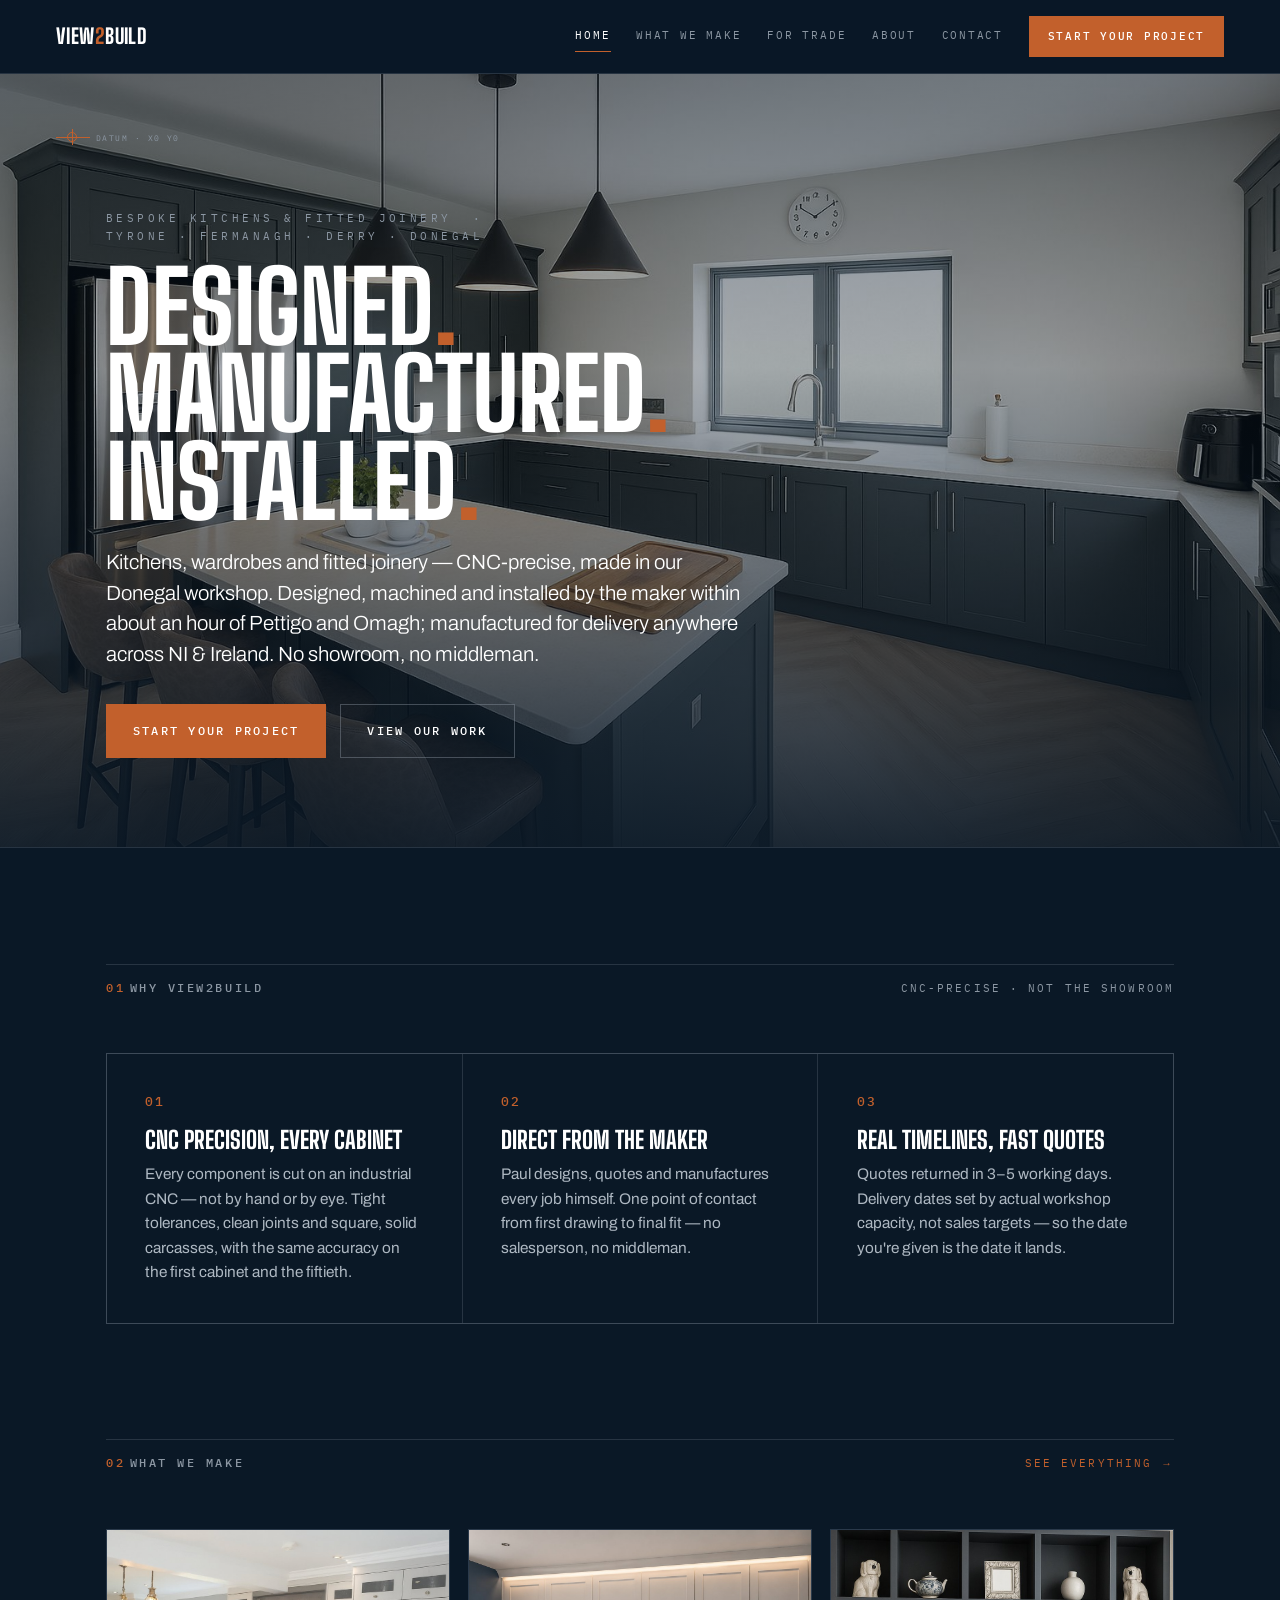
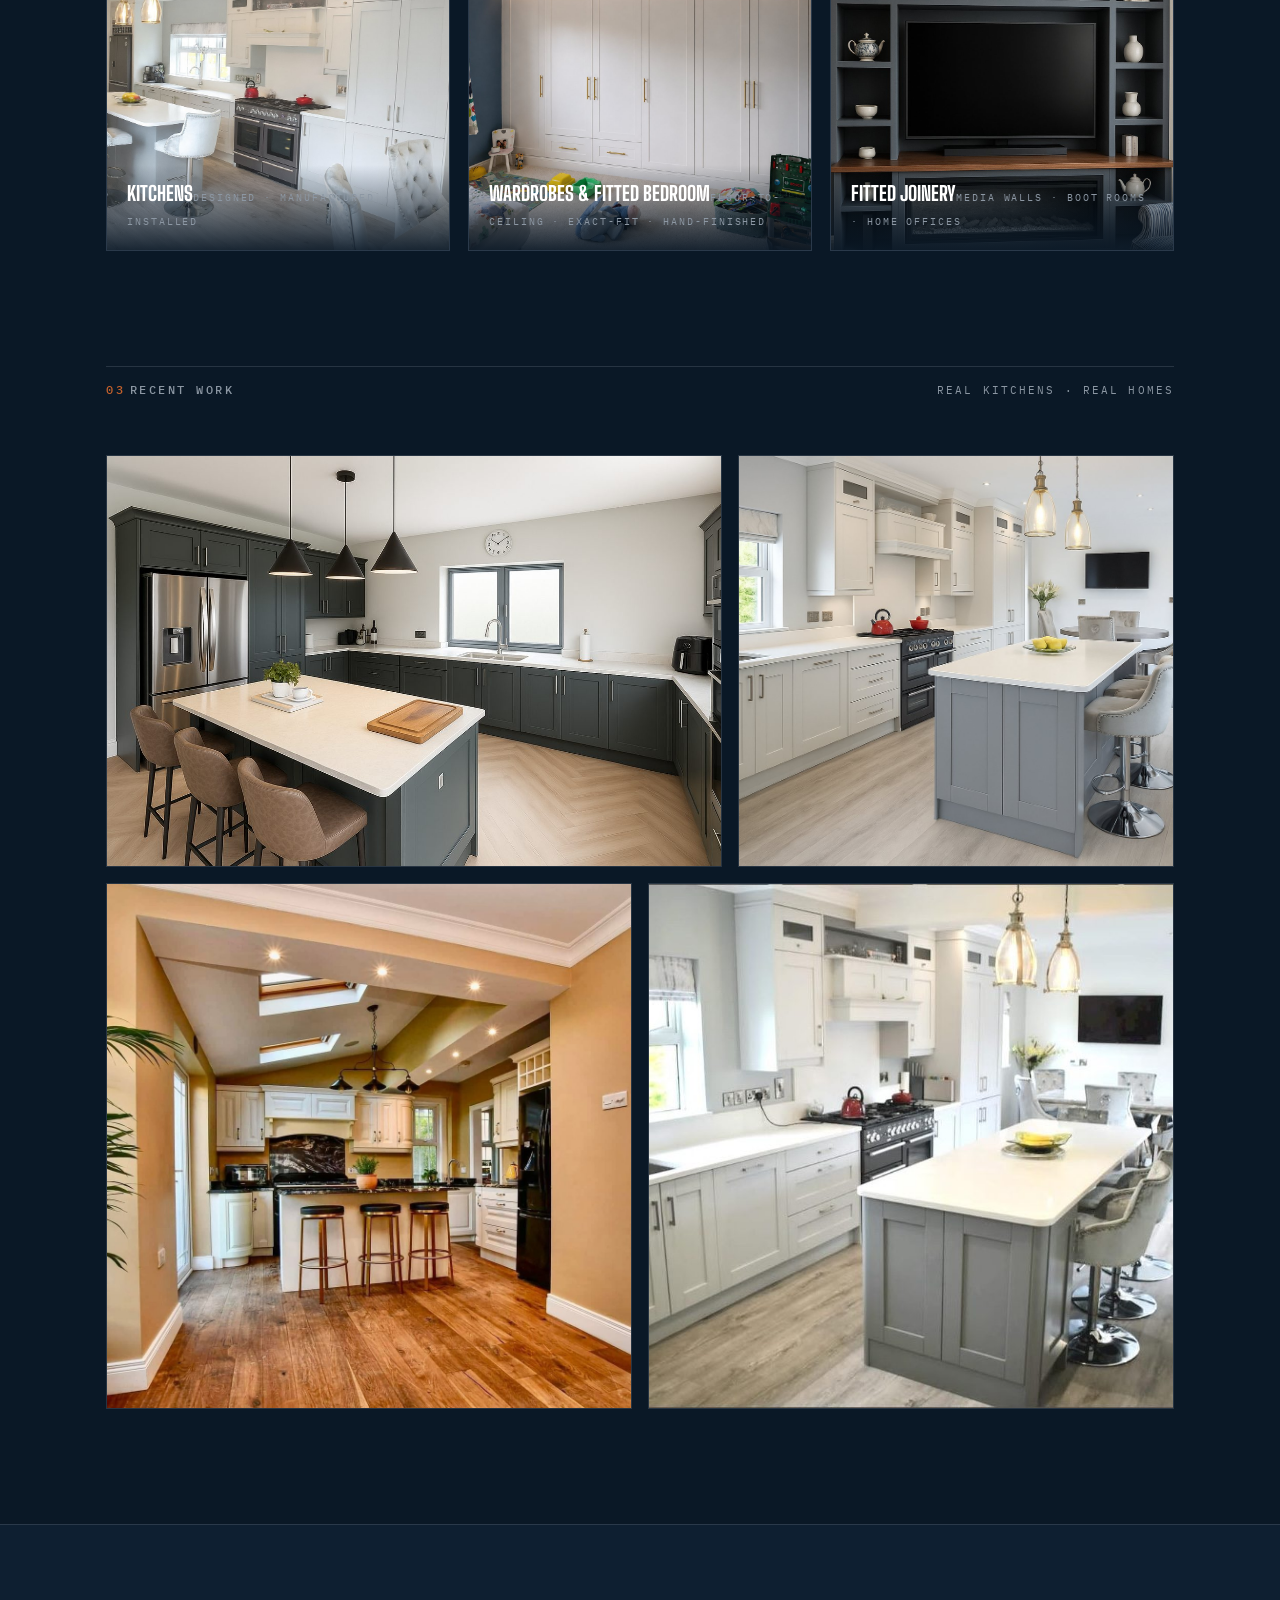
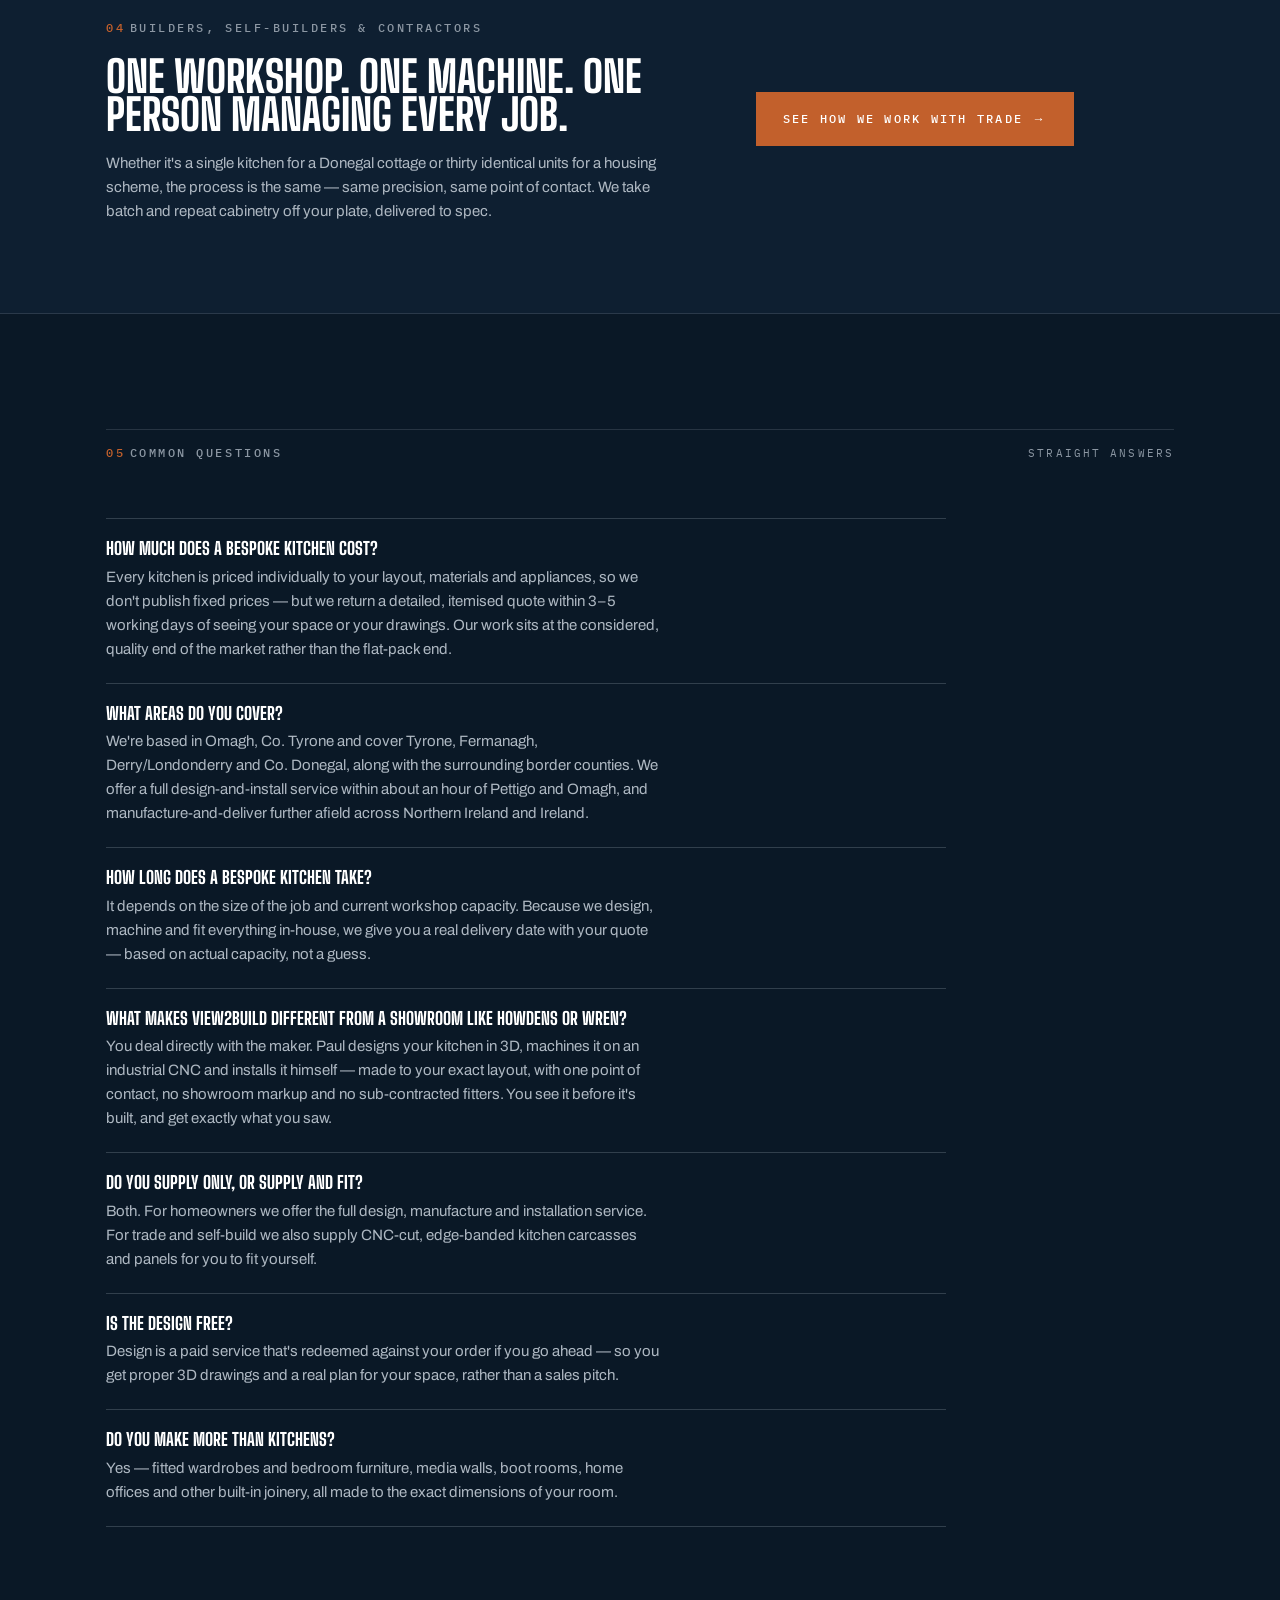
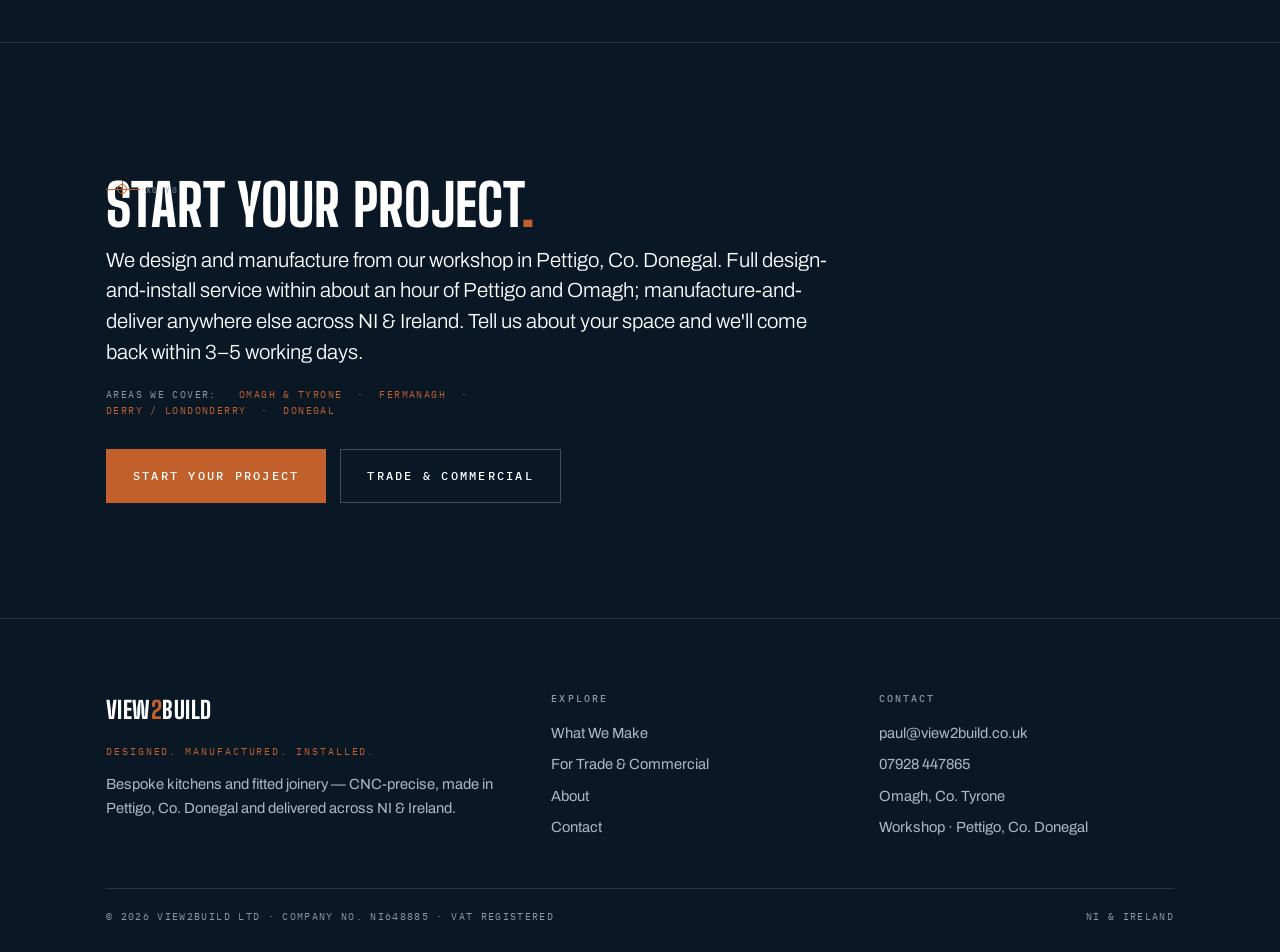
==== index.html @ ca8bb7e5 "Add files via upload" ====
<!doctype html>
<html lang="en">
<head>
<meta charset="utf-8">
<meta name="viewport" content="width=device-width, initial-scale=1">
<title>View2Build — Bespoke Kitchens & Fitted Joinery | NI &amp; Ireland</title>
<meta name="description" content="Bespoke kitchens, wardrobes and fitted joinery — CNC-precise, made in Pettigo, Co. Donegal and delivered across Northern Ireland and Ireland. Designed, manufactured and installed by the maker.">
<link rel="stylesheet" href="css/style.css">
<link rel="canonical" href="https://view2build.co.uk/">
<link rel="icon" href="favicon.svg" type="image/svg+xml">
<meta property="og:type" content="website">
<meta property="og:site_name" content="View2Build">
<meta property="og:title" content="View2Build — Bespoke Kitchens & Fitted Joinery | NI & Ireland">
<meta property="og:description" content="Bespoke kitchens, wardrobes and fitted joinery — CNC-precise, made in Pettigo, Co. Donegal and delivered across Northern Ireland and Ireland. Designed, manufactured and installed by the maker.">
<meta property="og:url" content="https://view2build.co.uk/">
<meta property="og:image" content="https://view2build.co.uk/images/hero-kitchen.jpg">
<meta property="og:locale" content="en_GB">
<meta name="twitter:card" content="summary_large_image">
<meta name="twitter:title" content="View2Build — Bespoke Kitchens & Fitted Joinery | NI & Ireland">
<meta name="twitter:description" content="Bespoke kitchens, wardrobes and fitted joinery — CNC-precise, made in Pettigo, Co. Donegal and delivered across Northern Ireland and Ireland. Designed, manufactured and installed by the maker.">
<meta name="twitter:image" content="https://view2build.co.uk/images/hero-kitchen.jpg">
<script type="application/ld+json">
{"@context":"https://schema.org","@type":["LocalBusiness","GeneralContractor","HomeAndConstructionBusiness"],"@id":"https://view2build.co.uk/#business",
"name":"View2Build Ltd","legalName":"View2Build Ltd","url":"https://view2build.co.uk",
"image":"https://view2build.co.uk/images/hero-kitchen.jpg","logo":"https://view2build.co.uk/favicon.svg",
"email":"paul@view2build.co.uk","telephone":"+447928447865","founder":"Paul Murphy",
"slogan":"Designed. Manufactured. Installed.","priceRange":"£££",
"description":"Bespoke kitchens, wardrobes and fitted joinery — CNC-precise, made in Pettigo, Co. Donegal and delivered across Northern Ireland and Ireland.",
"address":{"@type":"PostalAddress","streetAddress":"6 Millbank Lane","addressLocality":"Omagh","addressRegion":"County Tyrone","postalCode":"","addressCountry":"GB"},
"geo":{"@type":"GeoCoordinates","latitude":54.5977,"longitude":-7.3086},
"openingHoursSpecification":[{"@type":"OpeningHoursSpecification","dayOfWeek":["Monday","Tuesday","Wednesday","Thursday","Friday"],"opens":"08:00","closes":"17:00"}],
"areaServed":[{"@type":"AdministrativeArea","name":"County Tyrone"},{"@type":"AdministrativeArea","name":"County Fermanagh"},{"@type":"AdministrativeArea","name":"County Londonderry"},{"@type":"AdministrativeArea","name":"County Donegal"},"Northern Ireland","Ireland","Omagh","Enniskillen","Strabane","Derry","Letterkenny"],
"knowsAbout":["Bespoke kitchens","Fitted wardrobes","CNC joinery","Fitted furniture","Kitchen carcasses","Media walls"],
"makesOffer":[
{"@type":"Offer","itemOffered":{"@type":"Service","name":"Bespoke kitchens","description":"Designed, CNC-manufactured and installed to your exact layout — shaker or handleless, painted or veneered.","areaServed":["County Tyrone","County Fermanagh","County Londonderry","County Donegal"],"provider":{"@id":"https://view2build.co.uk/#business"}}},
{"@type":"Offer","itemOffered":{"@type":"Service","name":"Fitted wardrobes & bedroom furniture","description":"Floor-to-ceiling, exact-fit wardrobes and built-in bedroom storage, hand-finished with soft-close doors.","provider":{"@id":"https://view2build.co.uk/#business"}}},
{"@type":"Offer","itemOffered":{"@type":"Service","name":"Fitted joinery","description":"Media walls, boot rooms, home offices and alcove units, built into your space.","provider":{"@id":"https://view2build.co.uk/#business"}}},
{"@type":"Offer","itemOffered":{"@type":"Service","name":"Trade & commercial CNC cabinetry","description":"CNC-cut, edge-banded kitchen carcasses and batch/repeat cabinetry for trade, self-build and commercial fit-out.","provider":{"@id":"https://view2build.co.uk/#business"}}}
]}
</script>
</head>
<body>

<header class="site-head"><div class="bar">
  <a class="brand" href="index.html">VIEW<span class="two">2</span>BUILD</a>
  <nav class="nav">
    <a href="index.html" aria-current="page">Home</a>
    <a href="what-we-make.html">What We Make</a>
    <a href="for-trade.html">For Trade</a>
    <a href="about.html">About</a>
    <a href="contact.html">Contact</a>
    <a class="btn fill" href="contact.html">Start your project</a>
  </nav>
</div></header>

<!-- HERO -->
<section class="hero" style="padding:0;">
  <img class="bg" src="images/hero-kitchen.jpg" alt="Bespoke dark green shaker kitchen with island, made by View2Build">
  <div class="scrim"></div>
  <div class="topmark"><span class="datum"><span class="ring"></span><span class="lab">DATUM · X0 Y0</span></span></div>
  <div class="inner">
    <p class="eyebrow">Bespoke kitchens &amp; fitted joinery &nbsp;·&nbsp; Tyrone · Fermanagh · Derry · Donegal</p>
    <h1 style="margin-top:18px;">Designed<span class="dot">.</span> Manufactured<span class="dot">.</span> Installed<span class="dot">.</span></h1>
    <p class="sub lead">Kitchens, wardrobes and fitted joinery — CNC-precise, made in our Donegal workshop. Designed, machined and installed by the maker within about an hour of Pettigo and Omagh; manufactured for delivery anywhere across NI &amp; Ireland. No showroom, no middleman.</p>
    <div class="btns">
      <a class="btn fill" href="contact.html">Start your project</a>
      <a class="btn line" href="what-we-make.html">View our work</a>
    </div>
  </div>
</section>

<!-- PILLARS -->
<section>
  <div class="wrap">
    <div class="sechead">
      <span class="label"><span class="n">01</span>Why View2Build</span>
      <span class="meta">CNC-precise · not the showroom</span>
    </div>
    <div class="pillars">
      <div class="pillar">
        <div class="n">01</div>
        <h3>CNC precision, every cabinet</h3>
        <p>Every component is cut on an industrial CNC — not by hand or by eye. Tight tolerances, clean joints and square, solid carcasses, with the same accuracy on the first cabinet and the fiftieth.</p>
      </div>
      <div class="pillar">
        <div class="n">02</div>
        <h3>Direct from the maker</h3>
        <p>Paul designs, quotes and manufactures every job himself. One point of contact from first drawing to final fit — no salesperson, no middleman.</p>
      </div>
      <div class="pillar">
        <div class="n">03</div>
        <h3>Real timelines, fast quotes</h3>
        <p>Quotes returned in 3–5 working days. Delivery dates set by actual workshop capacity, not sales targets — so the date you're given is the date it lands.</p>
      </div>
    </div>
  </div>
</section>

<!-- WHAT WE MAKE -->
<section style="padding-top:0;">
  <div class="wrap">
    <div class="sechead">
      <span class="label"><span class="n">02</span>What we make</span>
      <span class="meta"><a href="what-we-make.html" style="color:var(--copper);">See everything &rarr;</a></span>
    </div>
    <div class="tiles">
      <a class="tile" href="what-we-make.html#kitchens">
        <img src="images/kitchen-aghyaran-1.jpg" alt="Bespoke shaker kitchen with island and range cooker">
        <span class="cap"><span class="k">Kitchens</span><span class="s">Designed · manufactured · installed</span></span>
      </a>
      <a class="tile" href="what-we-make.html#wardrobes">
        <img src="images/wardrobe.jpg" alt="Bespoke white shaker fitted wardrobes">
        <span class="cap"><span class="k">Wardrobes &amp; Fitted Bedroom</span><span class="s">Floor-to-ceiling · exact-fit · hand-finished</span></span>
      </a>
      <a class="tile" href="what-we-make.html#joinery">
        <img src="images/media-wall.jpg" alt="Bespoke navy media wall with shelving and inset fire">
        <span class="cap"><span class="k">Fitted Joinery</span><span class="s">Media walls · boot rooms · home offices</span></span>
      </a>
    </div>
  </div>
</section>

<!-- FEATURED WORK / GALLERY -->
<section style="padding-top:0;">
  <div class="wrap">
    <div class="sechead">
      <span class="label"><span class="n">03</span>Recent work</span>
      <span class="meta">Real kitchens · real homes</span>
    </div>
    <div class="gallery">
      <div class="g big"><img src="images/kitchen-pettigo.jpg" alt="Dark green bespoke shaker kitchen, Co. Donegal"></div>
      <div class="g tall"><img src="images/kitchen-aghyaran-2.jpg" alt="Grey and white shaker kitchen with island"></div>
      <div class="g half"><img src="images/kitchen-belfast.jpg" alt="Traditional cream kitchen with curved doors, Belfast"></div>
      <div class="g half"><img src="images/kitchen-aghyaran-3.jpg" alt="Open-plan shaker kitchen with seating"></div>
    </div>
  </div>
</section>

<!-- BRIDGE / TRADE DOOR -->
<section class="band" style="padding:0;">
  <div class="wrap" style="padding-top:clamp(48px,7vw,90px);padding-bottom:clamp(48px,7vw,90px);">
    <div class="inner">
      <div>
        <span class="label"><span class="n">04</span>Builders, self-builders &amp; contractors</span>
        <h2 style="font-size:clamp(1.7rem,3.4vw,2.8rem);margin:18px 0;">One workshop. One machine. One person managing every job.</h2>
        <p>Whether it's a single kitchen for a Donegal cottage or thirty identical units for a housing scheme, the process is the same — same precision, same point of contact. We take batch and repeat cabinetry off your plate, delivered to spec.</p>
      </div>
      <div class="btns">
        <a class="btn fill" href="for-trade.html">See how we work with trade &rarr;</a>
      </div>
    </div>
  </div>
</section>

<!-- FAQ -->
<section>
  <div class="wrap">
    <div class="sechead">
      <span class="label"><span class="n">05</span>Common questions</span>
      <span class="meta">Straight answers</span>
    </div>
    <div style="max-width:840px;">
      <div style="border-top:1px solid rgba(140,151,163,.3);padding:22px 0;">
        <h3 style="margin:0 0 8px;">How much does a bespoke kitchen cost?</h3>
        <p style="margin:0;">Every kitchen is priced individually to your layout, materials and appliances, so we don't publish fixed prices — but we return a detailed, itemised quote within 3–5 working days of seeing your space or your drawings. Our work sits at the considered, quality end of the market rather than the flat-pack end.</p>
      </div>
      <div style="border-top:1px solid rgba(140,151,163,.3);padding:22px 0;">
        <h3 style="margin:0 0 8px;">What areas do you cover?</h3>
        <p style="margin:0;">We're based in Omagh, Co. Tyrone and cover Tyrone, Fermanagh, Derry/Londonderry and Co. Donegal, along with the surrounding border counties. We offer a full design-and-install service within about an hour of Pettigo and Omagh, and manufacture-and-deliver further afield across Northern Ireland and Ireland.</p>
      </div>
      <div style="border-top:1px solid rgba(140,151,163,.3);padding:22px 0;">
        <h3 style="margin:0 0 8px;">How long does a bespoke kitchen take?</h3>
        <p style="margin:0;">It depends on the size of the job and current workshop capacity. Because we design, machine and fit everything in-house, we give you a real delivery date with your quote — based on actual capacity, not a guess.</p>
      </div>
      <div style="border-top:1px solid rgba(140,151,163,.3);padding:22px 0;">
        <h3 style="margin:0 0 8px;">What makes View2Build different from a showroom like Howdens or Wren?</h3>
        <p style="margin:0;">You deal directly with the maker. Paul designs your kitchen in 3D, machines it on an industrial CNC and installs it himself — made to your exact layout, with one point of contact, no showroom markup and no sub-contracted fitters. You see it before it's built, and get exactly what you saw.</p>
      </div>
      <div style="border-top:1px solid rgba(140,151,163,.3);padding:22px 0;">
        <h3 style="margin:0 0 8px;">Do you supply only, or supply and fit?</h3>
        <p style="margin:0;">Both. For homeowners we offer the full design, manufacture and installation service. For trade and self-build we also supply CNC-cut, edge-banded kitchen carcasses and panels for you to fit yourself.</p>
      </div>
      <div style="border-top:1px solid rgba(140,151,163,.3);padding:22px 0;">
        <h3 style="margin:0 0 8px;">Is the design free?</h3>
        <p style="margin:0;">Design is a paid service that's redeemed against your order if you go ahead — so you get proper 3D drawings and a real plan for your space, rather than a sales pitch.</p>
      </div>
      <div style="border-top:1px solid rgba(140,151,163,.3);border-bottom:1px solid rgba(140,151,163,.3);padding:22px 0;">
        <h3 style="margin:0 0 8px;">Do you make more than kitchens?</h3>
        <p style="margin:0;">Yes — fitted wardrobes and bedroom furniture, media walls, boot rooms, home offices and other built-in joinery, all made to the exact dimensions of your room.</p>
      </div>
    </div>
  </div>
</section>

<!-- SERVICE AREA + CTA -->
<section class="cta">
  <div class="wrap">
    <span class="datum"><span class="ring"></span><span class="lab">X0 Y0</span></span>
    <h2 style="margin-top:22px;">Start your project<span class="dot">.</span></h2>
    <p class="sub lead">We design and manufacture from our workshop in Pettigo, Co. Donegal. Full design-and-install service within about an hour of Pettigo and Omagh; manufacture-and-deliver anywhere else across NI &amp; Ireland. Tell us about your space and we'll come back within 3–5 working days.</p>
    <p class="pm" style="font-size:.62rem;letter-spacing:.14em;color:var(--steel,#8C97A3);margin-top:20px;">AREAS WE COVER: &nbsp;
      <a href="kitchens-omagh-tyrone.html" style="color:var(--copper,#C2602C);">Omagh &amp; Tyrone</a> &nbsp;·&nbsp;
      <a href="kitchens-fermanagh.html" style="color:var(--copper,#C2602C);">Fermanagh</a> &nbsp;·&nbsp;
      <a href="kitchens-derry.html" style="color:var(--copper,#C2602C);">Derry / Londonderry</a> &nbsp;·&nbsp;
      <a href="kitchens-donegal.html" style="color:var(--copper,#C2602C);">Donegal</a>
    </p>
    <div class="btns" style="margin-top:30px;">
      <a class="btn fill" href="contact.html">Start your project</a>
      <a class="btn line" href="for-trade.html">Trade &amp; commercial</a>
    </div>
  </div>
</section>

<!-- FOOTER -->
<footer class="site-foot"><div class="wrap">
  <div class="foot-grid">
    <div class="col">
      <div class="brand">VIEW<span class="two">2</span>BUILD</div>
      <p class="pm" style="font-size:.6rem;letter-spacing:.2em;color:var(--copper);margin-bottom:14px;">DESIGNED. MANUFACTURED. INSTALLED.</p>
      <p>Bespoke kitchens and fitted joinery — CNC-precise, made in Pettigo, Co. Donegal and delivered across NI &amp; Ireland.</p>
    </div>
    <div class="col">
      <h4>Explore</h4>
      <a href="what-we-make.html">What We Make</a>
      <a href="for-trade.html">For Trade &amp; Commercial</a>
      <a href="about.html">About</a>
      <a href="contact.html">Contact</a>
    </div>
    <div class="col">
      <h4>Contact</h4>
      <a href="mailto:paul@view2build.co.uk">paul@view2build.co.uk</a>
      <a href="tel:+447928447865">07928 447865</a>
      <p>Omagh, Co. Tyrone</p>
      <p>Workshop · Pettigo, Co. Donegal</p>
    </div>
  </div>
  <div class="foot-base">
    <span>© 2026 View2Build Ltd · Company No. NI648885 · VAT Registered</span>
    <span>NI &amp; Ireland</span>
  </div>
</div></footer>

<script type="application/ld+json">
{"@context":"https://schema.org","@type":"FAQPage","@id":"https://view2build.co.uk/#faq",
"mainEntity":[
{"@type":"Question","name":"How much does a bespoke kitchen cost?","acceptedAnswer":{"@type":"Answer","text":"Every kitchen is priced individually to your layout, materials and appliances, so we don't publish fixed prices — but we return a detailed, itemised quote within 3–5 working days of seeing your space or your drawings. Our work sits at the considered, quality end of the market rather than the flat-pack end."}},
{"@type":"Question","name":"What areas do you cover?","acceptedAnswer":{"@type":"Answer","text":"We're based in Omagh, Co. Tyrone and cover Tyrone, Fermanagh, Derry/Londonderry and Co. Donegal, along with the surrounding border counties. We offer a full design-and-install service within about an hour of Pettigo and Omagh, and manufacture-and-deliver further afield across Northern Ireland and Ireland."}},
{"@type":"Question","name":"How long does a bespoke kitchen take?","acceptedAnswer":{"@type":"Answer","text":"It depends on the size of the job and current workshop capacity. Because we design, machine and fit everything in-house, we give you a real delivery date with your quote — based on actual capacity, not a guess."}},
{"@type":"Question","name":"What makes View2Build different from a showroom like Howdens or Wren?","acceptedAnswer":{"@type":"Answer","text":"You deal directly with the maker. Paul designs your kitchen in 3D, machines it on an industrial CNC and installs it himself — made to your exact layout, with one point of contact, no showroom markup and no sub-contracted fitters. You see it before it's built, and get exactly what you saw."}},
{"@type":"Question","name":"Do you supply only, or supply and fit?","acceptedAnswer":{"@type":"Answer","text":"Both. For homeowners we offer the full design, manufacture and installation service. For trade and self-build we also supply CNC-cut, edge-banded kitchen carcasses and panels for you to fit yourself."}},
{"@type":"Question","name":"Is the design free?","acceptedAnswer":{"@type":"Answer","text":"Design is a paid service that's redeemed against your order if you go ahead — so you get proper 3D drawings and a real plan for your space, rather than a sales pitch."}},
{"@type":"Question","name":"Do you make more than kitchens?","acceptedAnswer":{"@type":"Answer","text":"Yes — fitted wardrobes and bedroom furniture, media walls, boot rooms, home offices and other built-in joinery, all made to the exact dimensions of your room."}}
]}
</script>

</body>
</html>
---- css/style.css ----
/* ===========================================================
   VIEW2BUILD — site styles (Rev 02 brand system)
   Navy-dominant · flat hard edges · copper <10% · datum markers
   =========================================================== */

@font-face{font-family:'BS';src:url('../fonts/bigshoulders-800.woff2') format('woff2'),url('../fonts/bigshoulders-800.woff') format('woff');font-weight:800;font-display:swap;}
@font-face{font-family:'AR';src:url('../fonts/archivo-300.woff2') format('woff2'),url('../fonts/archivo-300.woff') format('woff');font-weight:300;font-display:swap;}
@font-face{font-family:'AR';src:url('../fonts/archivo-400.woff2') format('woff2'),url('../fonts/archivo-400.woff') format('woff');font-weight:400;font-display:swap;}
@font-face{font-family:'AR';src:url('../fonts/archivo-600.woff2') format('woff2'),url('../fonts/archivo-600.woff') format('woff');font-weight:600;font-display:swap;}
@font-face{font-family:'AR';src:url('../fonts/archivo-700.woff2') format('woff2'),url('../fonts/archivo-700.woff') format('woff');font-weight:700;font-display:swap;}
@font-face{font-family:'PM';src:url('../fonts/plexmono-400.woff2') format('woff2'),url('../fonts/plexmono-400.woff') format('woff');font-weight:400;font-display:swap;}
@font-face{font-family:'PM';src:url('../fonts/plexmono-500.woff2') format('woff2'),url('../fonts/plexmono-500.woff') format('woff');font-weight:500;font-display:swap;}

:root{
  --navy:#0A1826; --panel:#0E1F31; --panel2:#12253A;
  --copper:#C2602C; --hi:#E0763B; --steel:#8C97A3;
  --white:#FFFFFF; --body:#AEB8C2; --line:rgba(140,151,163,.22); --line2:rgba(140,151,163,.42);
  --maxw:1180px;
}

*{margin:0;padding:0;box-sizing:border-box;}
html{scroll-behavior:smooth;-webkit-text-size-adjust:100%;}
body{
  background:var(--navy); color:var(--body);
  font-family:'AR',system-ui,sans-serif; font-weight:400;
  font-size:clamp(15px,1.05vw,17px); line-height:1.6;
  -webkit-font-smoothing:antialiased; overflow-x:hidden;
}
img{display:block;max-width:100%;}
a{color:inherit;text-decoration:none;}

/* ---------- type helpers ---------- */
.bs{font-family:'BS';font-weight:800;text-transform:uppercase;line-height:.86;letter-spacing:.005em;color:var(--white);}
.pm{font-family:'PM';text-transform:uppercase;letter-spacing:.2em;}
.dot{color:var(--copper);}
.two{color:var(--copper);}
.eyebrow{font-family:'PM';text-transform:uppercase;letter-spacing:.32em;font-size:.68rem;color:var(--steel);}
.label{font-family:'PM';font-weight:500;text-transform:uppercase;letter-spacing:.22em;font-size:.72rem;color:var(--steel);}
.label .n{color:var(--copper);margin-right:.4em;}
.lead{color:var(--white);font-size:clamp(1.05rem,1.6vw,1.3rem);line-height:1.5;font-weight:300;}
h1,h2,h3{font-family:'BS';font-weight:800;text-transform:uppercase;color:var(--white);line-height:.88;}
p{max-width:62ch;}
strong,b{color:var(--white);font-weight:600;}

/* ---------- layout ---------- */
.wrap{max-width:var(--maxw);margin:0 auto;padding:0 clamp(20px,5vw,56px);}
section{padding:clamp(56px,9vw,120px) 0;}
.rule{height:1px;background:var(--line);border:0;width:100%;}
.hairline{border:1px solid var(--line);}

/* datum marker (CNC origin) */
.datum{position:relative;width:60px;height:18px;}
.datum::before{content:"";position:absolute;left:0;top:9px;width:34px;height:1px;background:var(--copper);}
.datum::after{content:"";position:absolute;left:16px;top:1px;width:1px;height:16px;background:var(--copper);}
.datum .ring{position:absolute;left:11px;top:4px;width:10px;height:10px;border:1px solid var(--copper);border-radius:50%;}
.datum .lab{position:absolute;left:40px;top:4px;font-family:'PM';font-size:.5rem;letter-spacing:.18em;color:var(--steel);white-space:nowrap;}

/* section header (numbered) */
.sechead{display:flex;justify-content:space-between;align-items:baseline;gap:16px;border-top:1px solid var(--line);padding-top:14px;margin-bottom:clamp(28px,5vw,56px);flex-wrap:wrap;}
.sechead .meta{font-family:'PM';text-transform:uppercase;letter-spacing:.2em;font-size:.66rem;color:var(--steel);}

/* buttons */
.btn{display:inline-block;font-family:'PM';font-weight:500;font-size:.78rem;letter-spacing:.18em;text-transform:uppercase;padding:16px 26px;transition:background .18s,color .18s,border-color .18s;cursor:pointer;border:1px solid transparent;}
.btn.fill{background:var(--copper);color:#fff;}
.btn.fill:hover{background:var(--hi);}
.btn.line{border:1px solid var(--line2);color:#fff;}
.btn.line:hover{border-color:var(--copper);color:var(--copper);}
.btns{display:flex;gap:14px;flex-wrap:wrap;}

/* ============ HEADER ============ */
.site-head{position:sticky;top:0;z-index:50;background:rgba(10,24,38,.92);backdrop-filter:blur(8px);border-bottom:1px solid var(--line);}
.site-head .bar{display:flex;align-items:center;justify-content:space-between;gap:18px;padding:16px clamp(20px,5vw,56px);max-width:1320px;margin:0 auto;flex-wrap:wrap;}
.brand{font-family:'BS';font-weight:800;text-transform:uppercase;letter-spacing:.02em;font-size:1.3rem;color:#fff;}
.nav{display:flex;align-items:center;gap:clamp(14px,2vw,30px);flex-wrap:wrap;}
.nav a{font-family:'PM';text-transform:uppercase;letter-spacing:.16em;font-size:.7rem;color:var(--steel);padding:6px 0;border-bottom:1px solid transparent;}
.nav a:hover,.nav a[aria-current="page"]{color:#fff;border-bottom-color:var(--copper);}
.nav .btn{padding:11px 18px;font-size:.68rem;}
.nav .btn.line{color:#fff;border-color:var(--line2);}

/* ============ HERO ============ */
.hero{position:relative;min-height:clamp(520px,86vh,860px);display:flex;align-items:flex-end;overflow:hidden;border-bottom:1px solid var(--line);}
.hero .bg{position:absolute;inset:0;width:100%;height:100%;object-fit:cover;}
.hero .scrim{position:absolute;inset:0;background:linear-gradient(180deg,rgba(10,24,38,.55) 0%,rgba(10,24,38,.35) 38%,rgba(10,24,38,.92) 100%);}
.hero .inner{position:relative;z-index:2;width:100%;max-width:var(--maxw);margin:0 auto;padding:0 clamp(20px,5vw,56px) clamp(48px,7vw,90px);}
.hero h1{font-size:clamp(2.6rem,8vw,6.2rem);max-width:18ch;}
.hero .sub{margin-top:22px;max-width:54ch;color:#fff;}
.hero .btns{margin-top:34px;}
.hero .topmark{position:absolute;z-index:2;top:clamp(24px,5vw,54px);left:clamp(20px,5vw,56px);}

/* ============ PILLARS ============ */
.pillars{display:grid;grid-template-columns:repeat(3,1fr);gap:1px;background:var(--line);border:1px solid var(--line);}
.pillar{background:var(--navy);padding:clamp(26px,3vw,40px);}
.pillar .n{font-family:'PM';font-weight:500;color:var(--copper);font-size:.8rem;letter-spacing:.14em;}
.pillar h3{font-size:1.5rem;margin:16px 0 12px;}
.pillar p{color:var(--body);font-size:.96rem;}

/* asymmetric intro block */
.split{display:grid;grid-template-columns:1fr 1.55fr;gap:clamp(28px,5vw,72px);align-items:start;}
.split.rev{grid-template-columns:1.55fr 1fr;}

/* ============ TILES (what we make) ============ */
.tiles{display:grid;grid-template-columns:repeat(3,1fr);gap:18px;}
.tile{position:relative;display:block;border:1px solid var(--line);overflow:hidden;background:var(--panel);}
.tile img{width:100%;height:320px;object-fit:cover;filter:saturate(.96);transition:transform .5s ease;}
.tile:hover img{transform:scale(1.04);}
.tile .cap{position:absolute;left:0;bottom:0;width:100%;padding:18px 20px;background:linear-gradient(180deg,transparent,rgba(10,24,38,.92));}
.tile .cap .k{font-family:'BS';font-weight:800;text-transform:uppercase;color:#fff;font-size:1.25rem;line-height:1;}
.tile .cap .s{font-family:'PM';font-size:.6rem;letter-spacing:.2em;color:var(--steel);text-transform:uppercase;margin-top:6px;}

/* feature row (image + text) */
.feature{display:grid;grid-template-columns:1.1fr 1fr;gap:clamp(24px,4vw,56px);align-items:center;}
.feature.rev{grid-template-columns:1fr 1.1fr;}
.feature .ph{border:1px solid var(--line);}
.feature img{width:100%;height:100%;max-height:520px;object-fit:cover;}
.feature h2{font-size:clamp(1.8rem,3.4vw,3rem);margin-bottom:18px;}

/* on-brand image placeholder (for pending photography) */
.ph-pending{position:relative;border:1px solid var(--line);background:
  repeating-linear-gradient(to right,var(--line) 0 1px,transparent 1px 26px),
  repeating-linear-gradient(to bottom,var(--line) 0 1px,transparent 1px 26px),var(--panel);
  min-height:320px;display:flex;align-items:center;justify-content:center;}
.ph-pending .mk{text-align:center;}
.ph-pending .mk .x{font-family:'PM';color:var(--steel);font-size:.62rem;letter-spacing:.24em;text-transform:uppercase;margin-top:12px;}

/* gallery */
.gallery{display:grid;grid-template-columns:repeat(12,1fr);gap:16px;}
.gallery .g{border:1px solid var(--line);overflow:hidden;}
.gallery .g img{width:100%;height:100%;object-fit:cover;}
.g.big{grid-column:span 7;min-height:300px;}
.g.tall{grid-column:span 5;min-height:300px;}
.g.half{grid-column:span 6;min-height:260px;}
.g.third{grid-column:span 4;min-height:240px;}

/* bridge band (trade door) */
.band{background:var(--panel);border-top:1px solid var(--line);border-bottom:1px solid var(--line);}
.band .inner{display:grid;grid-template-columns:1.4fr 1fr;gap:clamp(28px,5vw,64px);align-items:center;}

/* list — what we produce / why cnc */
.stack{display:flex;flex-direction:column;}
.stack .row{padding:24px 0;border-bottom:1px solid var(--line);}
.stack .row:first-child{border-top:1px solid var(--line);}
.stack .row .idx{font-family:'PM';font-weight:500;color:var(--copper);font-size:.78rem;letter-spacing:.12em;}
.stack .row h3{font-size:1.4rem;margin:8px 0 8px;}
.stack .row p{color:var(--body);font-size:.98rem;}

/* spec block (mono) */
.spec{border:1px solid var(--line);padding:clamp(22px,3vw,34px);font-family:'PM';text-transform:uppercase;letter-spacing:.1em;font-size:.82rem;line-height:2.3;color:#fff;}
.spec .k{color:var(--steel);display:inline-block;min-width:148px;}

/* tags */
.tags{display:flex;flex-wrap:wrap;gap:10px;}
.tag{border:1px solid var(--line2);padding:10px 14px;font-family:'PM';font-size:.66rem;letter-spacing:.12em;text-transform:uppercase;color:#fff;}

/* CTA strip */
.cta{border-top:1px solid var(--line);}
.cta h2{font-size:clamp(2rem,5vw,3.6rem);}
.cta .sub{margin-top:14px;color:#fff;}

/* ============ CONTACT FORM ============ */
.form{display:flex;flex-wrap:wrap;gap:18px;min-width:0;}
.field{flex:1 1 220px;display:flex;flex-direction:column;gap:8px;min-width:0;}
.field.full{flex:1 1 100%;}
.field label{font-family:'PM';font-size:.64rem;letter-spacing:.18em;text-transform:uppercase;color:var(--steel);}
.field input,.field select,.field textarea{
  background:var(--panel);border:1px solid var(--line2);color:#fff;
  font-family:'AR';font-size:1rem;padding:14px 16px;border-radius:0;width:100%;
}
.field textarea{min-height:140px;resize:vertical;}
.field input:focus,.field select:focus,.field textarea:focus{outline:none;border-color:var(--copper);}
.field select{appearance:none;background-image:linear-gradient(45deg,transparent 50%,var(--steel) 50%),linear-gradient(135deg,var(--steel) 50%,transparent 50%);background-position:calc(100% - 20px) 20px,calc(100% - 14px) 20px;background-size:6px 6px,6px 6px;background-repeat:no-repeat;}
.hp{position:absolute;left:-9999px;}

.contact-grid{display:flex;flex-wrap:wrap;gap:clamp(28px,5vw,64px);align-items:flex-start;}
.contact-grid .form{flex:1 1 440px;}
.contact-grid .info{flex:1 1 280px;min-width:0;}
/* prevent grid/flex children from overflowing with long content */
.split>*,.feature>*,.band .inner>*,.foot-grid>*,.pillar,.tile{min-width:0;}
.info .blk{padding:18px 0;border-bottom:1px solid var(--line);}
.info .blk:first-child{border-top:1px solid var(--line);}
.info .k{font-family:'PM';font-size:.62rem;letter-spacing:.2em;text-transform:uppercase;color:var(--steel);margin-bottom:6px;}
.info .v{color:#fff;font-size:1.05rem;}
.info .v a:hover{color:var(--copper);}

/* ============ FOOTER ============ */
.site-foot{border-top:1px solid var(--line);background:var(--navy);padding:clamp(40px,6vw,72px) 0 28px;}
.foot-grid{display:grid;grid-template-columns:1.4fr 1fr 1fr;gap:32px;}
.site-foot .brand{font-size:1.5rem;margin-bottom:14px;}
.site-foot .col h4{font-family:'PM';font-weight:500;font-size:.64rem;letter-spacing:.2em;text-transform:uppercase;color:var(--steel);margin-bottom:14px;}
.site-foot .col a,.site-foot .col p{display:block;color:var(--body);font-size:.92rem;margin-bottom:8px;}
.site-foot .col a:hover{color:#fff;}
.foot-base{display:flex;justify-content:space-between;gap:16px;flex-wrap:wrap;margin-top:40px;padding-top:20px;border-top:1px solid var(--line);font-family:'PM';font-size:.6rem;letter-spacing:.14em;text-transform:uppercase;color:var(--steel);}

/* page hero (interior pages) */
.phead{padding:clamp(60px,9vw,120px) 0 clamp(30px,5vw,56px);border-bottom:1px solid var(--line);position:relative;}
.phead h1{font-size:clamp(2.4rem,7vw,5rem);margin-top:18px;}
.phead .sub{margin-top:20px;max-width:60ch;color:#fff;}

/* ============ RESPONSIVE ============ */
@media(max-width:900px){
  .pillars{grid-template-columns:1fr;}
  .tiles{grid-template-columns:1fr 1fr;}
  .split,.split.rev,.feature,.feature.rev,.band .inner,.contact-grid,.form{grid-template-columns:1fr;}
  .feature.rev .ph{order:-1;}
  .foot-grid{grid-template-columns:1fr 1fr;}
  .gallery .g{grid-column:span 12 !important;min-height:240px;}
}
@media(max-width:560px){
  .tiles{grid-template-columns:1fr;}
  .foot-grid{grid-template-columns:1fr;}
  .site-head .bar{gap:12px;}
  .nav{gap:12px 16px;}
  .nav .btn{display:none;}
  .btns .btn{flex:1 1 auto;text-align:center;}
  .spec .k{display:block;min-width:0;margin-bottom:-10px;}
}
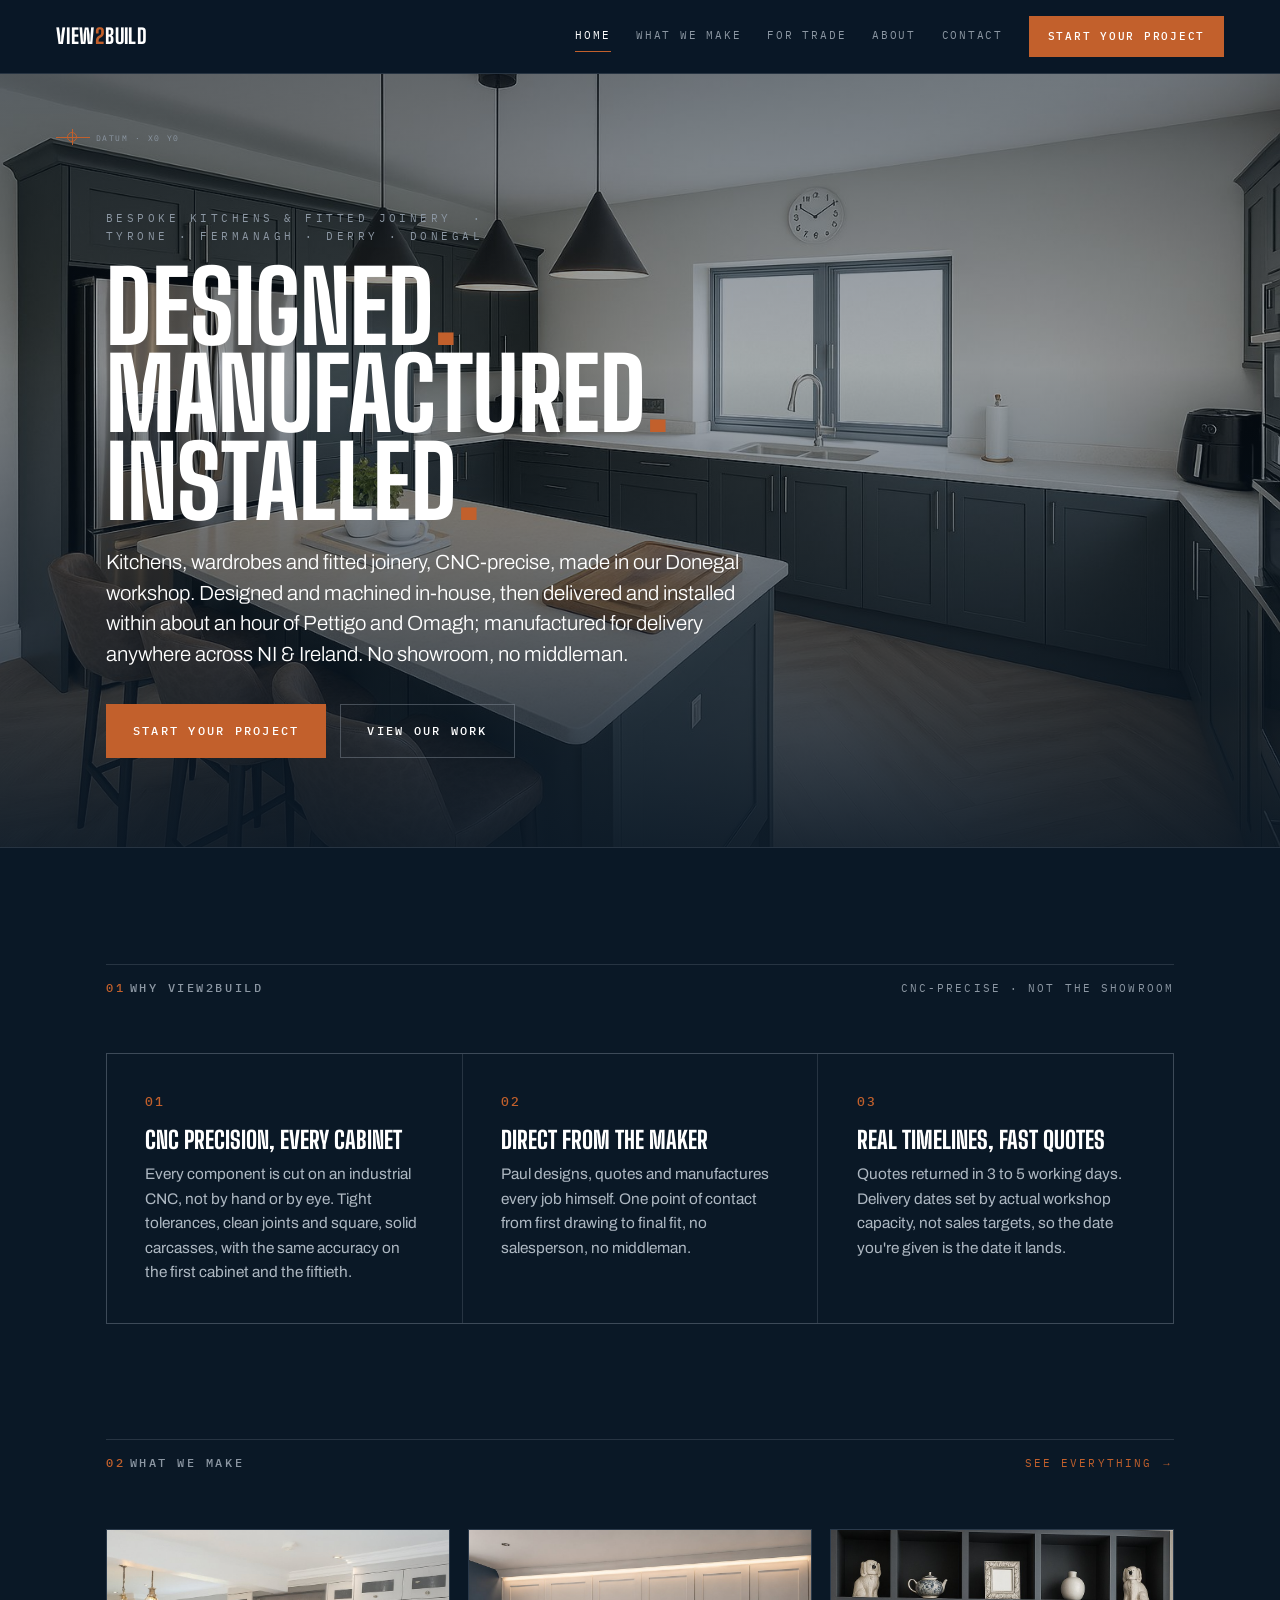
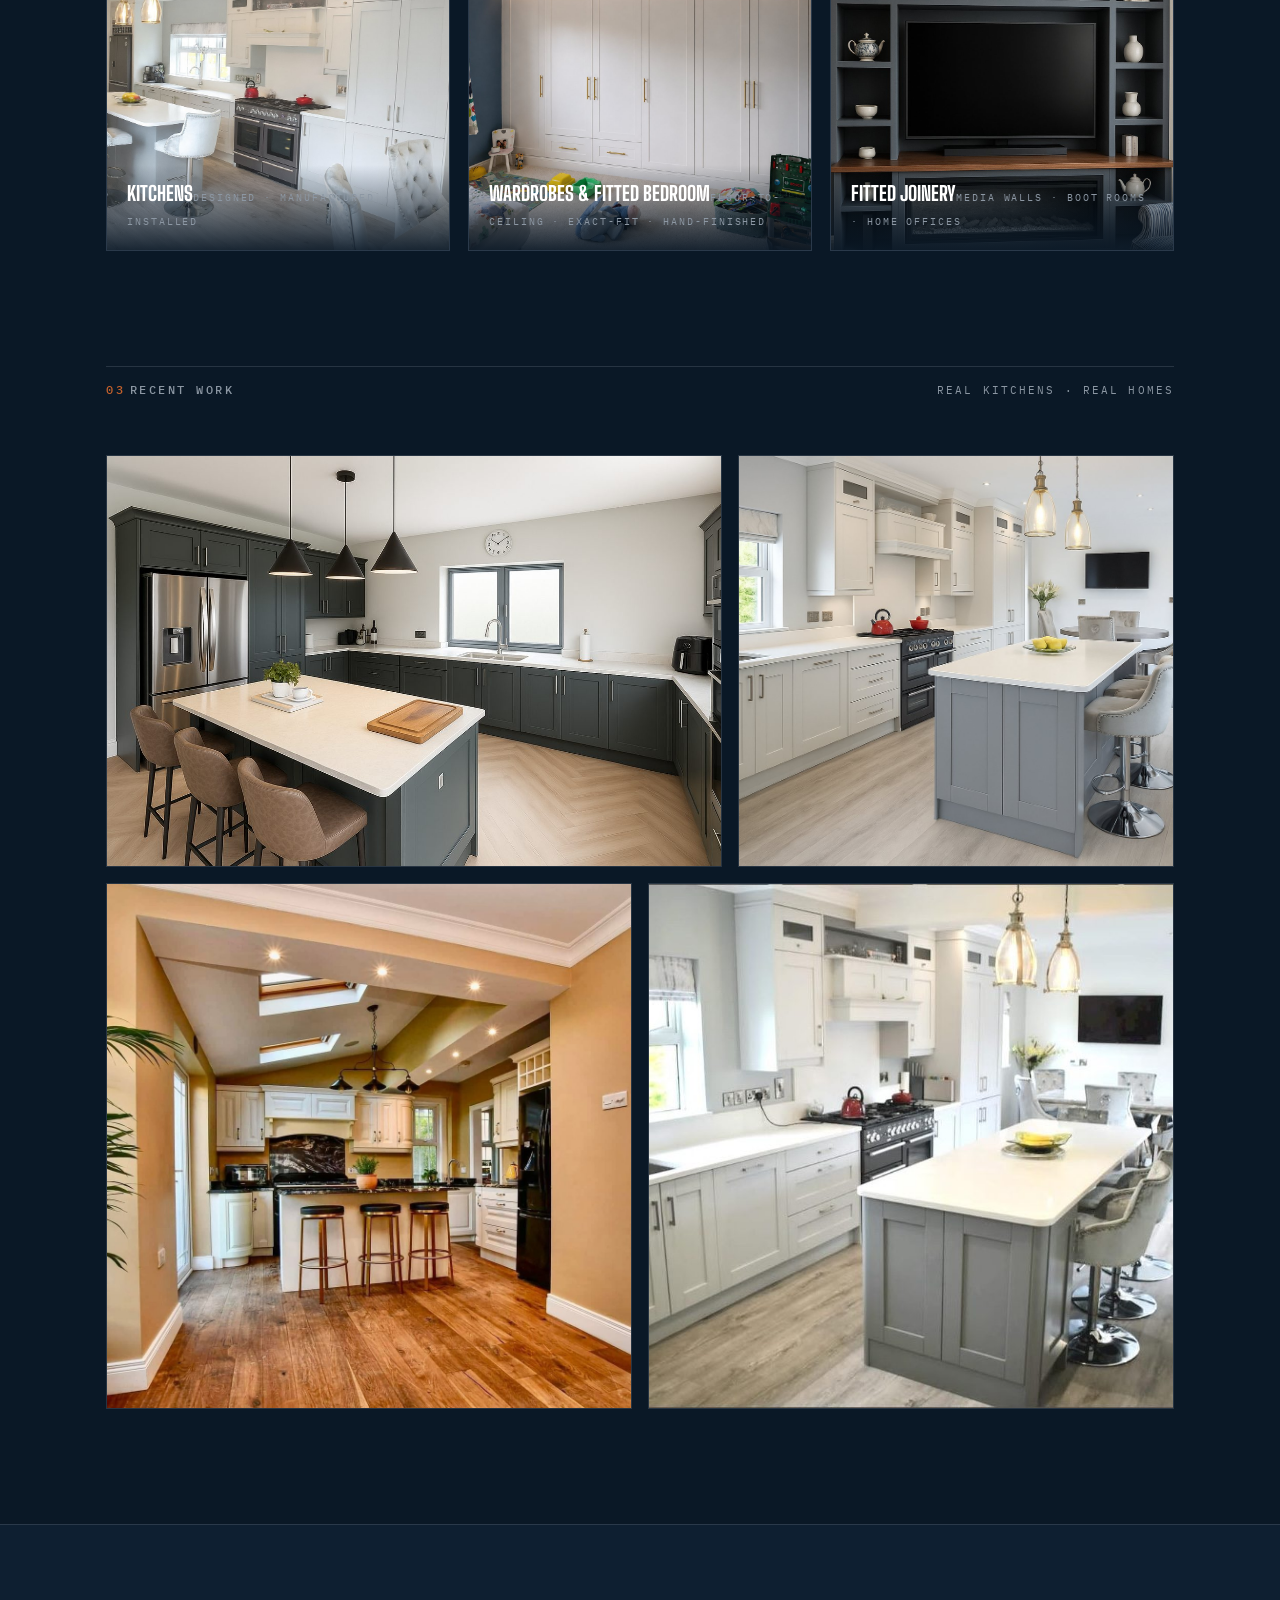
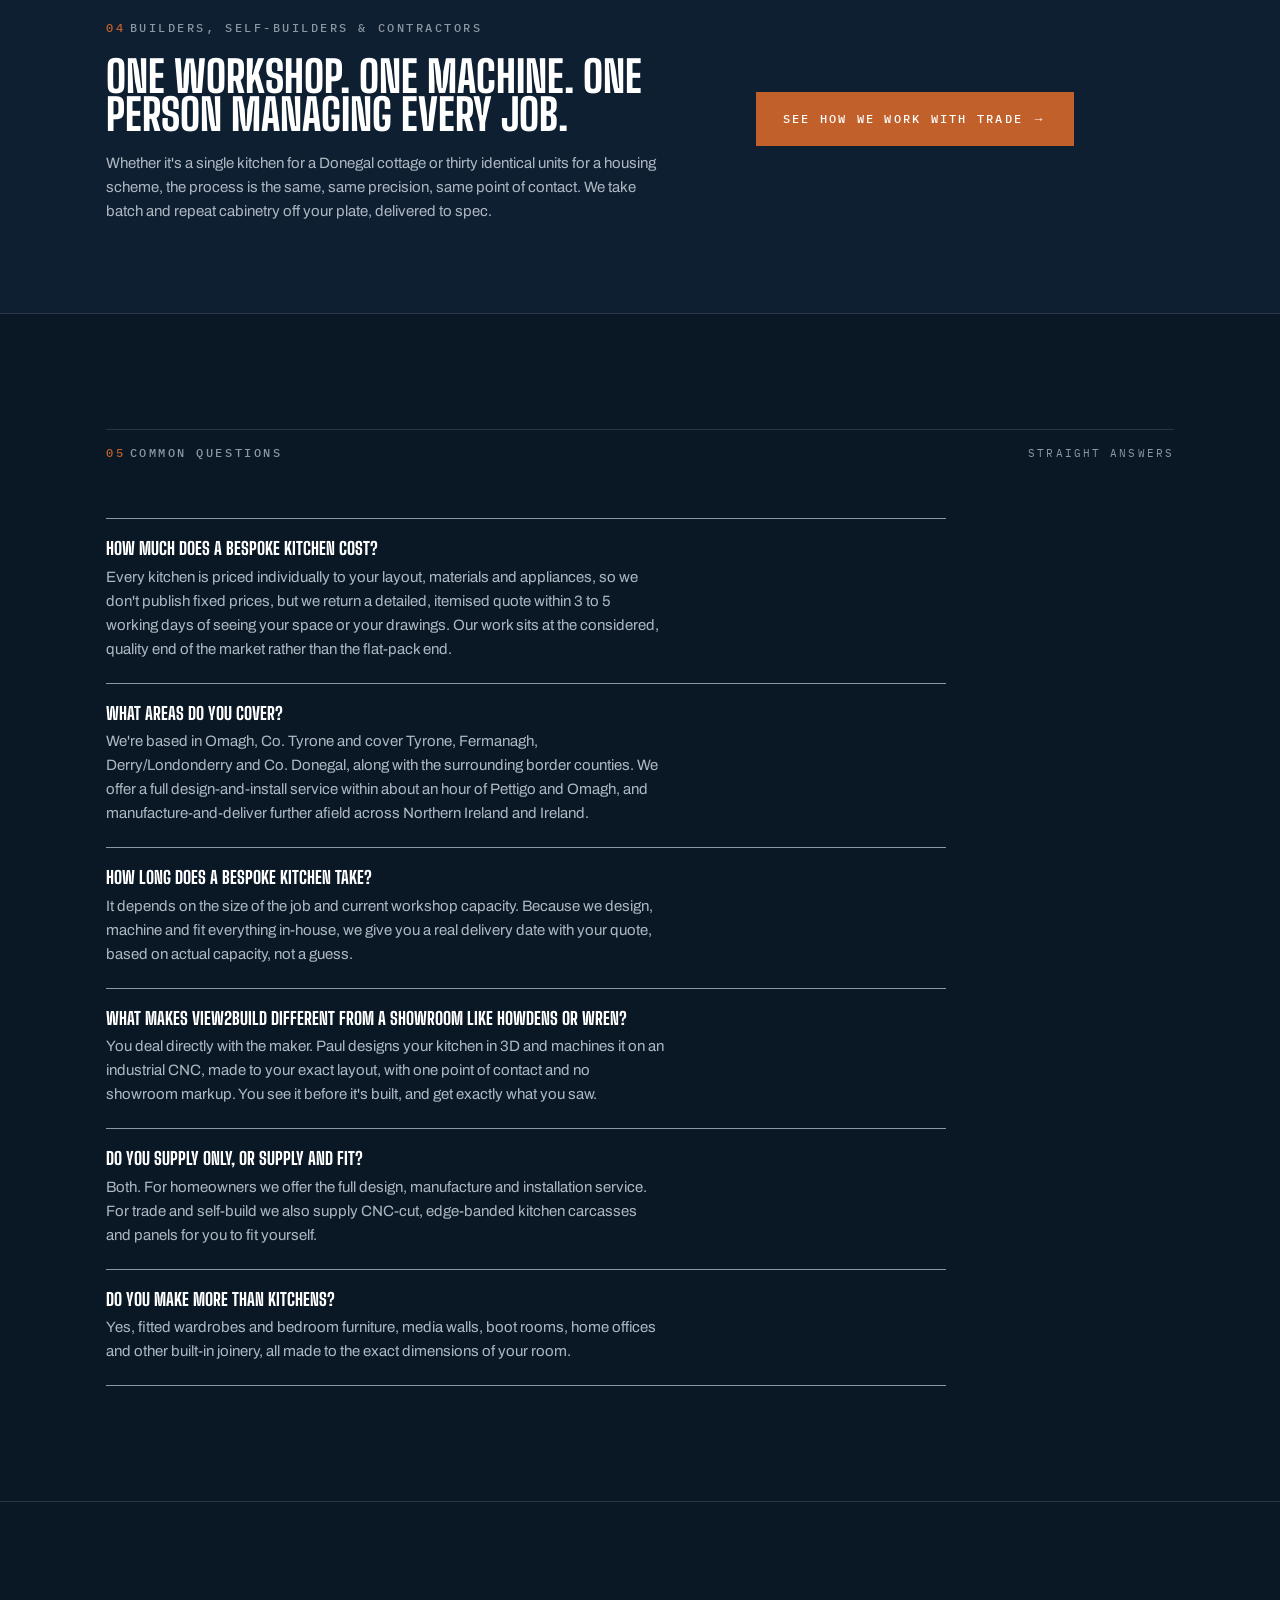
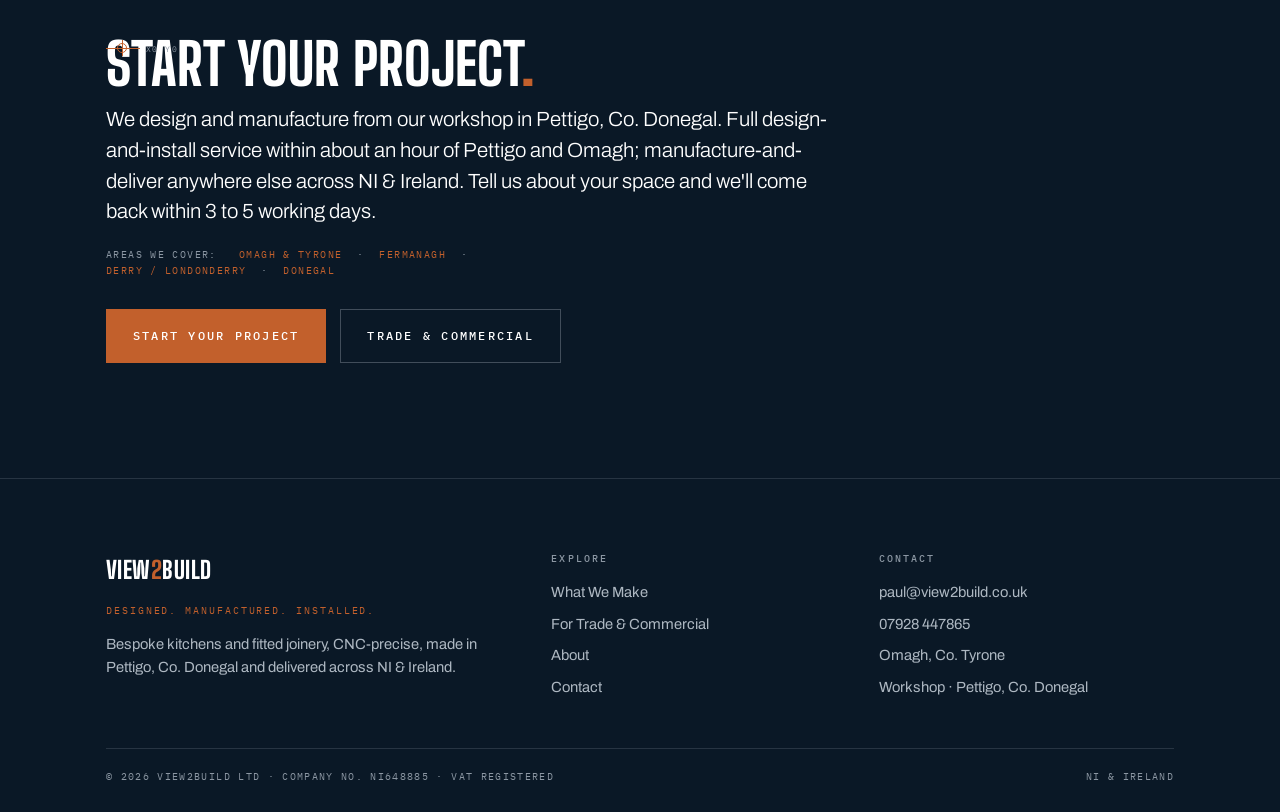
==== commit 51562d37: "Add files via upload" ====
--- a/index.html
+++ b/index.html
@@ -3,21 +3,21 @@
 <head>
 <meta charset="utf-8">
 <meta name="viewport" content="width=device-width, initial-scale=1">
-<title>View2Build — Bespoke Kitchens & Fitted Joinery | NI &amp; Ireland</title>
-<meta name="description" content="Bespoke kitchens, wardrobes and fitted joinery — CNC-precise, made in Pettigo, Co. Donegal and delivered across Northern Ireland and Ireland. Designed, manufactured and installed by the maker.">
+<title>View2Build, Bespoke Kitchens & Fitted Joinery | NI &amp; Ireland</title>
+<meta name="description" content="Bespoke kitchens, wardrobes and fitted joinery, CNC-precise, made in Pettigo, Co. Donegal and delivered across Northern Ireland and Ireland. Designed, manufactured and installed.">
 <link rel="stylesheet" href="css/style.css">
 <link rel="canonical" href="https://view2build.co.uk/">
 <link rel="icon" href="favicon.svg" type="image/svg+xml">
 <meta property="og:type" content="website">
 <meta property="og:site_name" content="View2Build">
-<meta property="og:title" content="View2Build — Bespoke Kitchens & Fitted Joinery | NI & Ireland">
-<meta property="og:description" content="Bespoke kitchens, wardrobes and fitted joinery — CNC-precise, made in Pettigo, Co. Donegal and delivered across Northern Ireland and Ireland. Designed, manufactured and installed by the maker.">
+<meta property="og:title" content="View2Build, Bespoke Kitchens & Fitted Joinery | NI & Ireland">
+<meta property="og:description" content="Bespoke kitchens, wardrobes and fitted joinery, CNC-precise, made in Pettigo, Co. Donegal and delivered across Northern Ireland and Ireland. Designed, manufactured and installed.">
 <meta property="og:url" content="https://view2build.co.uk/">
 <meta property="og:image" content="https://view2build.co.uk/images/hero-kitchen.jpg">
 <meta property="og:locale" content="en_GB">
 <meta name="twitter:card" content="summary_large_image">
-<meta name="twitter:title" content="View2Build — Bespoke Kitchens & Fitted Joinery | NI & Ireland">
-<meta name="twitter:description" content="Bespoke kitchens, wardrobes and fitted joinery — CNC-precise, made in Pettigo, Co. Donegal and delivered across Northern Ireland and Ireland. Designed, manufactured and installed by the maker.">
+<meta name="twitter:title" content="View2Build, Bespoke Kitchens & Fitted Joinery | NI & Ireland">
+<meta name="twitter:description" content="Bespoke kitchens, wardrobes and fitted joinery, CNC-precise, made in Pettigo, Co. Donegal and delivered across Northern Ireland and Ireland. Designed, manufactured and installed.">
 <meta name="twitter:image" content="https://view2build.co.uk/images/hero-kitchen.jpg">
 <script type="application/ld+json">
 {"@context":"https://schema.org","@type":["LocalBusiness","GeneralContractor","HomeAndConstructionBusiness"],"@id":"https://view2build.co.uk/#business",
@@ -25,233 +25,46 @@
 "image":"https://view2build.co.uk/images/hero-kitchen.jpg","logo":"https://view2build.co.uk/favicon.svg",
 "email":"paul@view2build.co.uk","telephone":"+447928447865","founder":"Paul Murphy",
 "slogan":"Designed. Manufactured. Installed.","priceRange":"£££",
-"description":"Bespoke kitchens, wardrobes and fitted joinery — CNC-precise, made in Pettigo, Co. Donegal and delivered across Northern Ireland and Ireland.",
+"description":"Bespoke kitchens, wardrobes and fitted joinery, CNC-precise, made in Pettigo, Co. Donegal and delivered across Northern Ireland and Ireland.",
 "address":{"@type":"PostalAddress","streetAddress":"6 Millbank Lane","addressLocality":"Omagh","addressRegion":"County Tyrone","postalCode":"","addressCountry":"GB"},
 "geo":{"@type":"GeoCoordinates","latitude":54.5977,"longitude":-7.3086},
 "openingHoursSpecification":[{"@type":"OpeningHoursSpecification","dayOfWeek":["Monday","Tuesday","Wednesday","Thursday","Friday"],"opens":"08:00","closes":"17:00"}],
 "areaServed":[{"@type":"AdministrativeArea","name":"County Tyrone"},{"@type":"AdministrativeArea","name":"County Fermanagh"},{"@type":"AdministrativeArea","name":"County Londonderry"},{"@type":"AdministrativeArea","name":"County Donegal"},"Northern Ireland","Ireland","Omagh","Enniskillen","Strabane","Derry","Letterkenny"],
 "knowsAbout":["Bespoke kitchens","Fitted wardrobes","CNC joinery","Fitted furniture","Kitchen carcasses","Media walls"],
 "makesOffer":[
-{"@type":"Offer","itemOffered":{"@type":"Service","name":"Bespoke kitchens","description":"Designed, CNC-manufactured and installed to your exact layout — shaker or handleless, painted or veneered.","areaServed":["County Tyrone","County Fermanagh","County Londonderry","County Donegal"],"provider":{"@id":"https://view2build.co.uk/#business"}}},
+{"@type":"Offer","itemOffered":{"@type":"Service","name":"Bespoke kitchens","description":"Designed, CNC-manufactured and installed to your exact layout, shaker or handleless, painted or veneered.","areaServed":["County Tyrone","County Fermanagh","County Londonderry","County Donegal"],"provider":{"@id":"https://view2build.co.uk/#business"}}},
 {"@type":"Offer","itemOffered":{"@type":"Service","name":"Fitted wardrobes & bedroom furniture","description":"Floor-to-ceiling, exact-fit wardrobes and built-in bedroom storage, hand-finished with soft-close doors.","provider":{"@id":"https://view2build.co.uk/#business"}}},
 {"@type":"Offer","itemOffered":{"@type":"Service","name":"Fitted joinery","description":"Media walls, boot rooms, home offices and alcove units, built into your space.","provider":{"@id":"https://view2build.co.uk/#business"}}},
 {"@type":"Offer","itemOffered":{"@type":"Service","name":"Trade & commercial CNC cabinetry","description":"CNC-cut, edge-banded kitchen carcasses and batch/repeat cabinetry for trade, self-build and commercial fit-out.","provider":{"@id":"https://view2build.co.uk/#business"}}}
 ]}
 </script>
 </head>
-<body>
-
-<header class="site-head"><div class="bar">
-  <a class="brand" href="index.html">VIEW<span class="two">2</span>BUILD</a>
-  <nav class="nav">
-    <a href="index.html" aria-current="page">Home</a>
-    <a href="what-we-make.html">What We Make</a>
-    <a href="for-trade.html">For Trade</a>
-    <a href="about.html">About</a>
-    <a href="contact.html">Contact</a>
-    <a class="btn fill" href="contact.html">Start your project</a>
-  </nav>
-</div></header>
-
-<!-- HERO -->
-<section class="hero" style="padding:0;">
-  <img class="bg" src="images/hero-kitchen.jpg" alt="Bespoke dark green shaker kitchen with island, made by View2Build">
-  <div class="scrim"></div>
-  <div class="topmark"><span class="datum"><span class="ring"></span><span class="lab">DATUM · X0 Y0</span></span></div>
-  <div class="inner">
-    <p class="eyebrow">Bespoke kitchens &amp; fitted joinery &nbsp;·&nbsp; Tyrone · Fermanagh · Derry · Donegal</p>
-    <h1 style="margin-top:18px;">Designed<span class="dot">.</span> Manufactured<span class="dot">.</span> Installed<span class="dot">.</span></h1>
-    <p class="sub lead">Kitchens, wardrobes and fitted joinery — CNC-precise, made in our Donegal workshop. Designed, machined and installed by the maker within about an hour of Pettigo and Omagh; manufactured for delivery anywhere across NI &amp; Ireland. No showroom, no middleman.</p>
-    <div class="btns">
-      <a class="btn fill" href="contact.html">Start your project</a>
-      <a class="btn line" href="what-we-make.html">View our work</a>
-    </div>
-  </div>
-</section>
-
-<!-- PILLARS -->
-<section>
-  <div class="wrap">
-    <div class="sechead">
-      <span class="label"><span class="n">01</span>Why View2Build</span>
-      <span class="meta">CNC-precise · not the showroom</span>
-    </div>
-    <div class="pillars">
-      <div class="pillar">
-        <div class="n">01</div>
-        <h3>CNC precision, every cabinet</h3>
-        <p>Every component is cut on an industrial CNC — not by hand or by eye. Tight tolerances, clean joints and square, solid carcasses, with the same accuracy on the first cabinet and the fiftieth.</p>
-      </div>
-      <div class="pillar">
-        <div class="n">02</div>
-        <h3>Direct from the maker</h3>
-        <p>Paul designs, quotes and manufactures every job himself. One point of contact from first drawing to final fit — no salesperson, no middleman.</p>
-      </div>
-      <div class="pillar">
-        <div class="n">03</div>
-        <h3>Real timelines, fast quotes</h3>
-        <p>Quotes returned in 3–5 working days. Delivery dates set by actual workshop capacity, not sales targets — so the date you're given is the date it lands.</p>
-      </div>
-    </div>
-  </div>
-</section>
-
-<!-- WHAT WE MAKE -->
-<section style="padding-top:0;">
-  <div class="wrap">
-    <div class="sechead">
-      <span class="label"><span class="n">02</span>What we make</span>
-      <span class="meta"><a href="what-we-make.html" style="color:var(--copper);">See everything &rarr;</a></span>
-    </div>
-    <div class="tiles">
-      <a class="tile" href="what-we-make.html#kitchens">
-        <img src="images/kitchen-aghyaran-1.jpg" alt="Bespoke shaker kitchen with island and range cooker">
-        <span class="cap"><span class="k">Kitchens</span><span class="s">Designed · manufactured · installed</span></span>
-      </a>
-      <a class="tile" href="what-we-make.html#wardrobes">
-        <img src="images/wardrobe.jpg" alt="Bespoke white shaker fitted wardrobes">
-        <span class="cap"><span class="k">Wardrobes &amp; Fitted Bedroom</span><span class="s">Floor-to-ceiling · exact-fit · hand-finished</span></span>
-      </a>
-      <a class="tile" href="what-we-make.html#joinery">
-        <img src="images/media-wall.jpg" alt="Bespoke navy media wall with shelving and inset fire">
-        <span class="cap"><span class="k">Fitted Joinery</span><span class="s">Media walls · boot rooms · home offices</span></span>
-      </a>
-    </div>
-  </div>
-</section>
-
-<!-- FEATURED WORK / GALLERY -->
-<section style="padding-top:0;">
-  <div class="wrap">
-    <div class="sechead">
-      <span class="label"><span class="n">03</span>Recent work</span>
-      <span class="meta">Real kitchens · real homes</span>
-    </div>
-    <div class="gallery">
-      <div class="g big"><img src="images/kitchen-pettigo.jpg" alt="Dark green bespoke shaker kitchen, Co. Donegal"></div>
-      <div class="g tall"><img src="images/kitchen-aghyaran-2.jpg" alt="Grey and white shaker kitchen with island"></div>
-      <div class="g half"><img src="images/kitchen-belfast.jpg" alt="Traditional cream kitchen with curved doors, Belfast"></div>
-      <div class="g half"><img src="images/kitchen-aghyaran-3.jpg" alt="Open-plan shaker kitchen with seating"></div>
-    </div>
-  </div>
-</section>
-
-<!-- BRIDGE / TRADE DOOR -->
-<section class="band" style="padding:0;">
-  <div class="wrap" style="padding-top:clamp(48px,7vw,90px);padding-bottom:clamp(48px,7vw,90px);">
-    <div class="inner">
-      <div>
-        <span class="label"><span class="n">04</span>Builders, self-builders &amp; contractors</span>
-        <h2 style="font-size:clamp(1.7rem,3.4vw,2.8rem);margin:18px 0;">One workshop. One machine. One person managing every job.</h2>
-        <p>Whether it's a single kitchen for a Donegal cottage or thirty identical units for a housing scheme, the process is the same — same precision, same point of contact. We take batch and repeat cabinetry off your plate, delivered to spec.</p>
-      </div>
-      <div class="btns">
-        <a class="btn fill" href="for-trade.html">See how we work with trade &rarr;</a>
-      </div>
-    </div>
-  </div>
-</section>
-
-<!-- FAQ -->
-<section>
-  <div class="wrap">
-    <div class="sechead">
-      <span class="label"><span class="n">05</span>Common questions</span>
-      <span class="meta">Straight answers</span>
-    </div>
-    <div style="max-width:840px;">
-      <div style="border-top:1px solid rgba(140,151,163,.3);padding:22px 0;">
-        <h3 style="margin:0 0 8px;">How much does a bespoke kitchen cost?</h3>
-        <p style="margin:0;">Every kitchen is priced individually to your layout, materials and appliances, so we don't publish fixed prices — but we return a detailed, itemised quote within 3–5 working days of seeing your space or your drawings. Our work sits at the considered, quality end of the market rather than the flat-pack end.</p>
-      </div>
-      <div style="border-top:1px solid rgba(140,151,163,.3);padding:22px 0;">
-        <h3 style="margin:0 0 8px;">What areas do you cover?</h3>
-        <p style="margin:0;">We're based in Omagh, Co. Tyrone and cover Tyrone, Fermanagh, Derry/Londonderry and Co. Donegal, along with the surrounding border counties. We offer a full design-and-install service within about an hour of Pettigo and Omagh, and manufacture-and-deliver further afield across Northern Ireland and Ireland.</p>
-      </div>
-      <div style="border-top:1px solid rgba(140,151,163,.3);padding:22px 0;">
-        <h3 style="margin:0 0 8px;">How long does a bespoke kitchen take?</h3>
-        <p style="margin:0;">It depends on the size of the job and current workshop capacity. Because we design, machine and fit everything in-house, we give you a real delivery date with your quote — based on actual capacity, not a guess.</p>
-      </div>
-      <div style="border-top:1px solid rgba(140,151,163,.3);padding:22px 0;">
-        <h3 style="margin:0 0 8px;">What makes View2Build different from a showroom like Howdens or Wren?</h3>
-        <p style="margin:0;">You deal directly with the maker. Paul designs your kitchen in 3D, machines it on an industrial CNC and installs it himself — made to your exact layout, with one point of contact, no showroom markup and no sub-contracted fitters. You see it before it's built, and get exactly what you saw.</p>
-      </div>
-      <div style="border-top:1px solid rgba(140,151,163,.3);padding:22px 0;">
-        <h3 style="margin:0 0 8px;">Do you supply only, or supply and fit?</h3>
-        <p style="margin:0;">Both. For homeowners we offer the full design, manufacture and installation service. For trade and self-build we also supply CNC-cut, edge-banded kitchen carcasses and panels for you to fit yourself.</p>
-      </div>
-      <div style="border-top:1px solid rgba(140,151,163,.3);padding:22px 0;">
-        <h3 style="margin:0 0 8px;">Is the design free?</h3>
-        <p style="margin:0;">Design is a paid service that's redeemed against your order if you go ahead — so you get proper 3D drawings and a real plan for your space, rather than a sales pitch.</p>
-      </div>
-      <div style="border-top:1px solid rgba(140,151,163,.3);border-bottom:1px solid rgba(140,151,163,.3);padding:22px 0;">
-        <h3 style="margin:0 0 8px;">Do you make more than kitchens?</h3>
-        <p style="margin:0;">Yes — fitted wardrobes and bedroom furniture, media walls, boot rooms, home offices and other built-in joinery, all made to the exact dimensions of your room.</p>
-      </div>
-    </div>
-  </div>
-</section>
-
-<!-- SERVICE AREA + CTA -->
-<section class="cta">
-  <div class="wrap">
-    <span class="datum"><span class="ring"></span><span class="lab">X0 Y0</span></span>
-    <h2 style="margin-top:22px;">Start your project<span class="dot">.</span></h2>
-    <p class="sub lead">We design and manufacture from our workshop in Pettigo, Co. Donegal. Full design-and-install service within about an hour of Pettigo and Omagh; manufacture-and-deliver anywhere else across NI &amp; Ireland. Tell us about your space and we'll come back within 3–5 working days.</p>
-    <p class="pm" style="font-size:.62rem;letter-spacing:.14em;color:var(--steel,#8C97A3);margin-top:20px;">AREAS WE COVER: &nbsp;
-      <a href="kitchens-omagh-tyrone.html" style="color:var(--copper,#C2602C);">Omagh &amp; Tyrone</a> &nbsp;·&nbsp;
-      <a href="kitchens-fermanagh.html" style="color:var(--copper,#C2602C);">Fermanagh</a> &nbsp;·&nbsp;
-      <a href="kitchens-derry.html" style="color:var(--copper,#C2602C);">Derry / Londonderry</a> &nbsp;·&nbsp;
-      <a href="kitchens-donegal.html" style="color:var(--copper,#C2602C);">Donegal</a>
-    </p>
-    <div class="btns" style="margin-top:30px;">
-      <a class="btn fill" href="contact.html">Start your project</a>
-      <a class="btn line" href="for-trade.html">Trade &amp; commercial</a>
-    </div>
-  </div>
-</section>
-
-<!-- FOOTER -->
-<footer class="site-foot"><div class="wrap">
-  <div class="foot-grid">
-    <div class="col">
-      <div class="brand">VIEW<span class="two">2</span>BUILD</div>
-      <p class="pm" style="font-size:.6rem;letter-spacing:.2em;color:var(--copper);margin-bottom:14px;">DESIGNED. MANUFACTURED. INSTALLED.</p>
-      <p>Bespoke kitchens and fitted joinery — CNC-precise, made in Pettigo, Co. Donegal and delivered across NI &amp; Ireland.</p>
-    </div>
-    <div class="col">
-      <h4>Explore</h4>
-      <a href="what-we-make.html">What We Make</a>
-      <a href="for-trade.html">For Trade &amp; Commercial</a>
-      <a href="about.html">About</a>
-      <a href="contact.html">Contact</a>
-    </div>
-    <div class="col">
-      <h4>Contact</h4>
-      <a href="mailto:paul@view2build.co.uk">paul@view2build.co.uk</a>
-      <a href="tel:+447928447865">07928 447865</a>
-      <p>Omagh, Co. Tyrone</p>
-      <p>Workshop · Pettigo, Co. Donegal</p>
-    </div>
-  </div>
-  <div class="foot-base">
-    <span>© 2026 View2Build Ltd · Company No. NI648885 · VAT Registered</span>
-    <span>NI &amp; Ireland</span>
-  </div>
-</div></footer>
-
-<script type="application/ld+json">
+<body> <header class="site-head"><div class="bar"> <a class="brand" href="index.html">VIEW<span class="two">2</span>BUILD</a> <nav class="nav"> <a href="index.html" aria-current="page">Home</a> <a href="what-we-make.html">What We Make</a> <a href="for-trade.html">For Trade</a> <a href="about.html">About</a> <a href="contact.html">Contact</a> <a class="btn fill" href="contact.html">Start your project</a> </nav>
+</div></header> <!-- HERO -->
+<section class="hero" style="padding:0;"> <img class="bg" src="images/hero-kitchen.jpg" alt="Bespoke dark green shaker kitchen with island, made by View2Build"> <div class="scrim"></div> <div class="topmark"><span class="datum"><span class="ring"></span><span class="lab">DATUM · X0 Y0</span></span></div> <div class="inner"> <p class="eyebrow">Bespoke kitchens &amp; fitted joinery &nbsp;·&nbsp; Tyrone · Fermanagh · Derry · Donegal</p> <h1 style="margin-top:18px;">Designed<span class="dot">.</span> Manufactured<span class="dot">.</span> Installed<span class="dot">.</span></h1> <p class="sub lead">Kitchens, wardrobes and fitted joinery, CNC-precise, made in our Donegal workshop. Designed and machined in-house, then delivered and installed within about an hour of Pettigo and Omagh; manufactured for delivery anywhere across NI &amp; Ireland. No showroom, no middleman.</p> <div class="btns"> <a class="btn fill" href="contact.html">Start your project</a> <a class="btn line" href="what-we-make.html">View our work</a> </div> </div>
+</section> <!-- PILLARS -->
+<section> <div class="wrap"> <div class="sechead"> <span class="label"><span class="n">01</span>Why View2Build</span> <span class="meta">CNC-precise · not the showroom</span> </div> <div class="pillars"> <div class="pillar"> <div class="n">01</div> <h3>CNC precision, every cabinet</h3> <p>Every component is cut on an industrial CNC, not by hand or by eye. Tight tolerances, clean joints and square, solid carcasses, with the same accuracy on the first cabinet and the fiftieth.</p> </div> <div class="pillar"> <div class="n">02</div> <h3>Direct from the maker</h3> <p>Paul designs, quotes and manufactures every job himself. One point of contact from first drawing to final fit, no salesperson, no middleman.</p> </div> <div class="pillar"> <div class="n">03</div> <h3>Real timelines, fast quotes</h3> <p>Quotes returned in 3 to 5 working days. Delivery dates set by actual workshop capacity, not sales targets, so the date you're given is the date it lands.</p> </div> </div> </div>
+</section> <!-- WHAT WE MAKE -->
+<section style="padding-top:0;"> <div class="wrap"> <div class="sechead"> <span class="label"><span class="n">02</span>What we make</span> <span class="meta"><a href="what-we-make.html" style="color:var(--copper);">See everything &rarr;</a></span> </div> <div class="tiles"> <a class="tile" href="what-we-make.html#kitchens"> <img src="images/kitchen-aghyaran-1.jpg" alt="Bespoke shaker kitchen with island and range cooker"> <span class="cap"><span class="k">Kitchens</span><span class="s">Designed · manufactured · installed</span></span> </a> <a class="tile" href="what-we-make.html#wardrobes"> <img src="images/wardrobe.jpg" alt="Bespoke white shaker fitted wardrobes"> <span class="cap"><span class="k">Wardrobes &amp; Fitted Bedroom</span><span class="s">Floor-to-ceiling · exact-fit · hand-finished</span></span> </a> <a class="tile" href="what-we-make.html#joinery"> <img src="images/media-wall.jpg" alt="Bespoke navy media wall with shelving and inset fire"> <span class="cap"><span class="k">Fitted Joinery</span><span class="s">Media walls · boot rooms · home offices</span></span> </a> </div> </div>
+</section> <!-- FEATURED WORK / GALLERY -->
+<section style="padding-top:0;"> <div class="wrap"> <div class="sechead"> <span class="label"><span class="n">03</span>Recent work</span> <span class="meta">Real kitchens · real homes</span> </div> <div class="gallery"> <div class="g big"><img src="images/kitchen-pettigo.jpg" alt="Dark green bespoke shaker kitchen, Co. Donegal"></div> <div class="g tall"><img src="images/kitchen-aghyaran-2.jpg" alt="Grey and white shaker kitchen with island"></div> <div class="g half"><img src="images/kitchen-belfast.jpg" alt="Traditional cream kitchen with curved doors, Belfast"></div> <div class="g half"><img src="images/kitchen-aghyaran-3.jpg" alt="Open-plan shaker kitchen with seating"></div> </div> </div>
+</section> <!-- BRIDGE / TRADE DOOR -->
+<section class="band" style="padding:0;"> <div class="wrap" style="padding-top:clamp(48px,7vw,90px);padding-bottom:clamp(48px,7vw,90px);"> <div class="inner"> <div> <span class="label"><span class="n">04</span>Builders, self-builders &amp; contractors</span> <h2 style="font-size:clamp(1.7rem,3.4vw,2.8rem);margin:18px 0;">One workshop. One machine. One person managing every job.</h2> <p>Whether it's a single kitchen for a Donegal cottage or thirty identical units for a housing scheme, the process is the same, same precision, same point of contact. We take batch and repeat cabinetry off your plate, delivered to spec.</p> </div> <div class="btns"> <a class="btn fill" href="for-trade.html">See how we work with trade &rarr;</a> </div> </div> </div>
+</section> <!-- FAQ -->
+<section> <div class="wrap"> <div class="sechead"> <span class="label"><span class="n">05</span>Common questions</span> <span class="meta">Straight answers</span> </div> <div style="max-width:840px;"> <div style="border-top:1px solid rgba(140,151,163.3);padding:22px 0;"> <h3 style="margin:0 0 8px;">How much does a bespoke kitchen cost?</h3> <p style="margin:0;">Every kitchen is priced individually to your layout, materials and appliances, so we don't publish fixed prices, but we return a detailed, itemised quote within 3 to 5 working days of seeing your space or your drawings. Our work sits at the considered, quality end of the market rather than the flat-pack end.</p> </div> <div style="border-top:1px solid rgba(140,151,163.3);padding:22px 0;"> <h3 style="margin:0 0 8px;">What areas do you cover?</h3> <p style="margin:0;">We're based in Omagh, Co. Tyrone and cover Tyrone, Fermanagh, Derry/Londonderry and Co. Donegal, along with the surrounding border counties. We offer a full design-and-install service within about an hour of Pettigo and Omagh, and manufacture-and-deliver further afield across Northern Ireland and Ireland.</p> </div> <div style="border-top:1px solid rgba(140,151,163.3);padding:22px 0;"> <h3 style="margin:0 0 8px;">How long does a bespoke kitchen take?</h3> <p style="margin:0;">It depends on the size of the job and current workshop capacity. Because we design, machine and fit everything in-house, we give you a real delivery date with your quote, based on actual capacity, not a guess.</p> </div> <div style="border-top:1px solid rgba(140,151,163.3);padding:22px 0;"> <h3 style="margin:0 0 8px;">What makes View2Build different from a showroom like Howdens or Wren?</h3> <p style="margin:0;">You deal directly with the maker. Paul designs your kitchen in 3D and machines it on an industrial CNC, made to your exact layout, with one point of contact and no showroom markup. You see it before it's built, and get exactly what you saw.</p> </div> <div style="border-top:1px solid rgba(140,151,163.3);padding:22px 0;"> <h3 style="margin:0 0 8px;">Do you supply only, or supply and fit?</h3> <p style="margin:0;">Both. For homeowners we offer the full design, manufacture and installation service. For trade and self-build we also supply CNC-cut, edge-banded kitchen carcasses and panels for you to fit yourself.</p> </div> <div style="border-top:1px solid rgba(140,151,163.3);border-bottom:1px solid rgba(140,151,163.3);padding:22px 0;"> <h3 style="margin:0 0 8px;">Do you make more than kitchens?</h3> <p style="margin:0;">Yes, fitted wardrobes and bedroom furniture, media walls, boot rooms, home offices and other built-in joinery, all made to the exact dimensions of your room.</p> </div> </div> </div>
+</section> <!-- SERVICE AREA + CTA -->
+<section class="cta"> <div class="wrap"> <span class="datum"><span class="ring"></span><span class="lab">X0 Y0</span></span> <h2 style="margin-top:22px;">Start your project<span class="dot">.</span></h2> <p class="sub lead">We design and manufacture from our workshop in Pettigo, Co. Donegal. Full design-and-install service within about an hour of Pettigo and Omagh; manufacture-and-deliver anywhere else across NI &amp; Ireland. Tell us about your space and we'll come back within 3 to 5 working days.</p> <p class="pm" style="font-size:.62rem;letter-spacing:.14em;color:var(--steel,#8C97A3);margin-top:20px;">AREAS WE COVER: &nbsp; <a href="kitchens-omagh-tyrone.html" style="color:var(--copper,#C2602C);">Omagh &amp; Tyrone</a> &nbsp;·&nbsp; <a href="kitchens-fermanagh.html" style="color:var(--copper,#C2602C);">Fermanagh</a> &nbsp;·&nbsp; <a href="kitchens-derry.html" style="color:var(--copper,#C2602C);">Derry / Londonderry</a> &nbsp;·&nbsp; <a href="kitchens-donegal.html" style="color:var(--copper,#C2602C);">Donegal</a> </p> <div class="btns" style="margin-top:30px;"> <a class="btn fill" href="contact.html">Start your project</a> <a class="btn line" href="for-trade.html">Trade &amp; commercial</a> </div> </div>
+</section> <!-- FOOTER -->
+<footer class="site-foot"><div class="wrap"> <div class="foot-grid"> <div class="col"> <div class="brand">VIEW<span class="two">2</span>BUILD</div> <p class="pm" style="font-size:.6rem;letter-spacing:.2em;color:var(--copper);margin-bottom:14px;">DESIGNED. MANUFACTURED. INSTALLED.</p> <p>Bespoke kitchens and fitted joinery, CNC-precise, made in Pettigo, Co. Donegal and delivered across NI &amp; Ireland.</p> </div> <div class="col"> <h4>Explore</h4> <a href="what-we-make.html">What We Make</a> <a href="for-trade.html">For Trade &amp; Commercial</a> <a href="about.html">About</a> <a href="contact.html">Contact</a> </div> <div class="col"> <h4>Contact</h4> <a href="mailto:paul@view2build.co.uk">paul@view2build.co.uk</a> <a href="tel:+447928447865">07928 447865</a> <p>Omagh, Co. Tyrone</p> <p>Workshop · Pettigo, Co. Donegal</p> </div> </div> <div class="foot-base"> <span>© 2026 View2Build Ltd · Company No. NI648885 · VAT Registered</span> <span>NI &amp; Ireland</span> </div>
+</div></footer> <script type="application/ld+json">
 {"@context":"https://schema.org","@type":"FAQPage","@id":"https://view2build.co.uk/#faq",
 "mainEntity":[
-{"@type":"Question","name":"How much does a bespoke kitchen cost?","acceptedAnswer":{"@type":"Answer","text":"Every kitchen is priced individually to your layout, materials and appliances, so we don't publish fixed prices — but we return a detailed, itemised quote within 3–5 working days of seeing your space or your drawings. Our work sits at the considered, quality end of the market rather than the flat-pack end."}},
+{"@type":"Question","name":"How much does a bespoke kitchen cost?","acceptedAnswer":{"@type":"Answer","text":"Every kitchen is priced individually to your layout, materials and appliances, so we don't publish fixed prices, but we return a detailed, itemised quote within 3 to 5 working days of seeing your space or your drawings. Our work sits at the considered, quality end of the market rather than the flat-pack end."}},
 {"@type":"Question","name":"What areas do you cover?","acceptedAnswer":{"@type":"Answer","text":"We're based in Omagh, Co. Tyrone and cover Tyrone, Fermanagh, Derry/Londonderry and Co. Donegal, along with the surrounding border counties. We offer a full design-and-install service within about an hour of Pettigo and Omagh, and manufacture-and-deliver further afield across Northern Ireland and Ireland."}},
-{"@type":"Question","name":"How long does a bespoke kitchen take?","acceptedAnswer":{"@type":"Answer","text":"It depends on the size of the job and current workshop capacity. Because we design, machine and fit everything in-house, we give you a real delivery date with your quote — based on actual capacity, not a guess."}},
-{"@type":"Question","name":"What makes View2Build different from a showroom like Howdens or Wren?","acceptedAnswer":{"@type":"Answer","text":"You deal directly with the maker. Paul designs your kitchen in 3D, machines it on an industrial CNC and installs it himself — made to your exact layout, with one point of contact, no showroom markup and no sub-contracted fitters. You see it before it's built, and get exactly what you saw."}},
+{"@type":"Question","name":"How long does a bespoke kitchen take?","acceptedAnswer":{"@type":"Answer","text":"It depends on the size of the job and current workshop capacity. Because we design, machine and fit everything in-house, we give you a real delivery date with your quote, based on actual capacity, not a guess."}},
+{"@type":"Question","name":"What makes View2Build different from a showroom like Howdens or Wren?","acceptedAnswer":{"@type":"Answer","text":"You deal directly with the maker. Paul designs your kitchen in 3D and machines it on an industrial CNC, made to your exact layout, with one point of contact and no showroom markup. You see it before it's built, and get exactly what you saw."}},
 {"@type":"Question","name":"Do you supply only, or supply and fit?","acceptedAnswer":{"@type":"Answer","text":"Both. For homeowners we offer the full design, manufacture and installation service. For trade and self-build we also supply CNC-cut, edge-banded kitchen carcasses and panels for you to fit yourself."}},
-{"@type":"Question","name":"Is the design free?","acceptedAnswer":{"@type":"Answer","text":"Design is a paid service that's redeemed against your order if you go ahead — so you get proper 3D drawings and a real plan for your space, rather than a sales pitch."}},
-{"@type":"Question","name":"Do you make more than kitchens?","acceptedAnswer":{"@type":"Answer","text":"Yes — fitted wardrobes and bedroom furniture, media walls, boot rooms, home offices and other built-in joinery, all made to the exact dimensions of your room."}}
+{"@type":"Question","name":"Do you make more than kitchens?","acceptedAnswer":{"@type":"Answer","text":"Yes, fitted wardrobes and bedroom furniture, media walls, boot rooms, home offices and other built-in joinery, all made to the exact dimensions of your room."}}
 ]}
-</script>
-
-</body>
+</script> </body>
 </html>
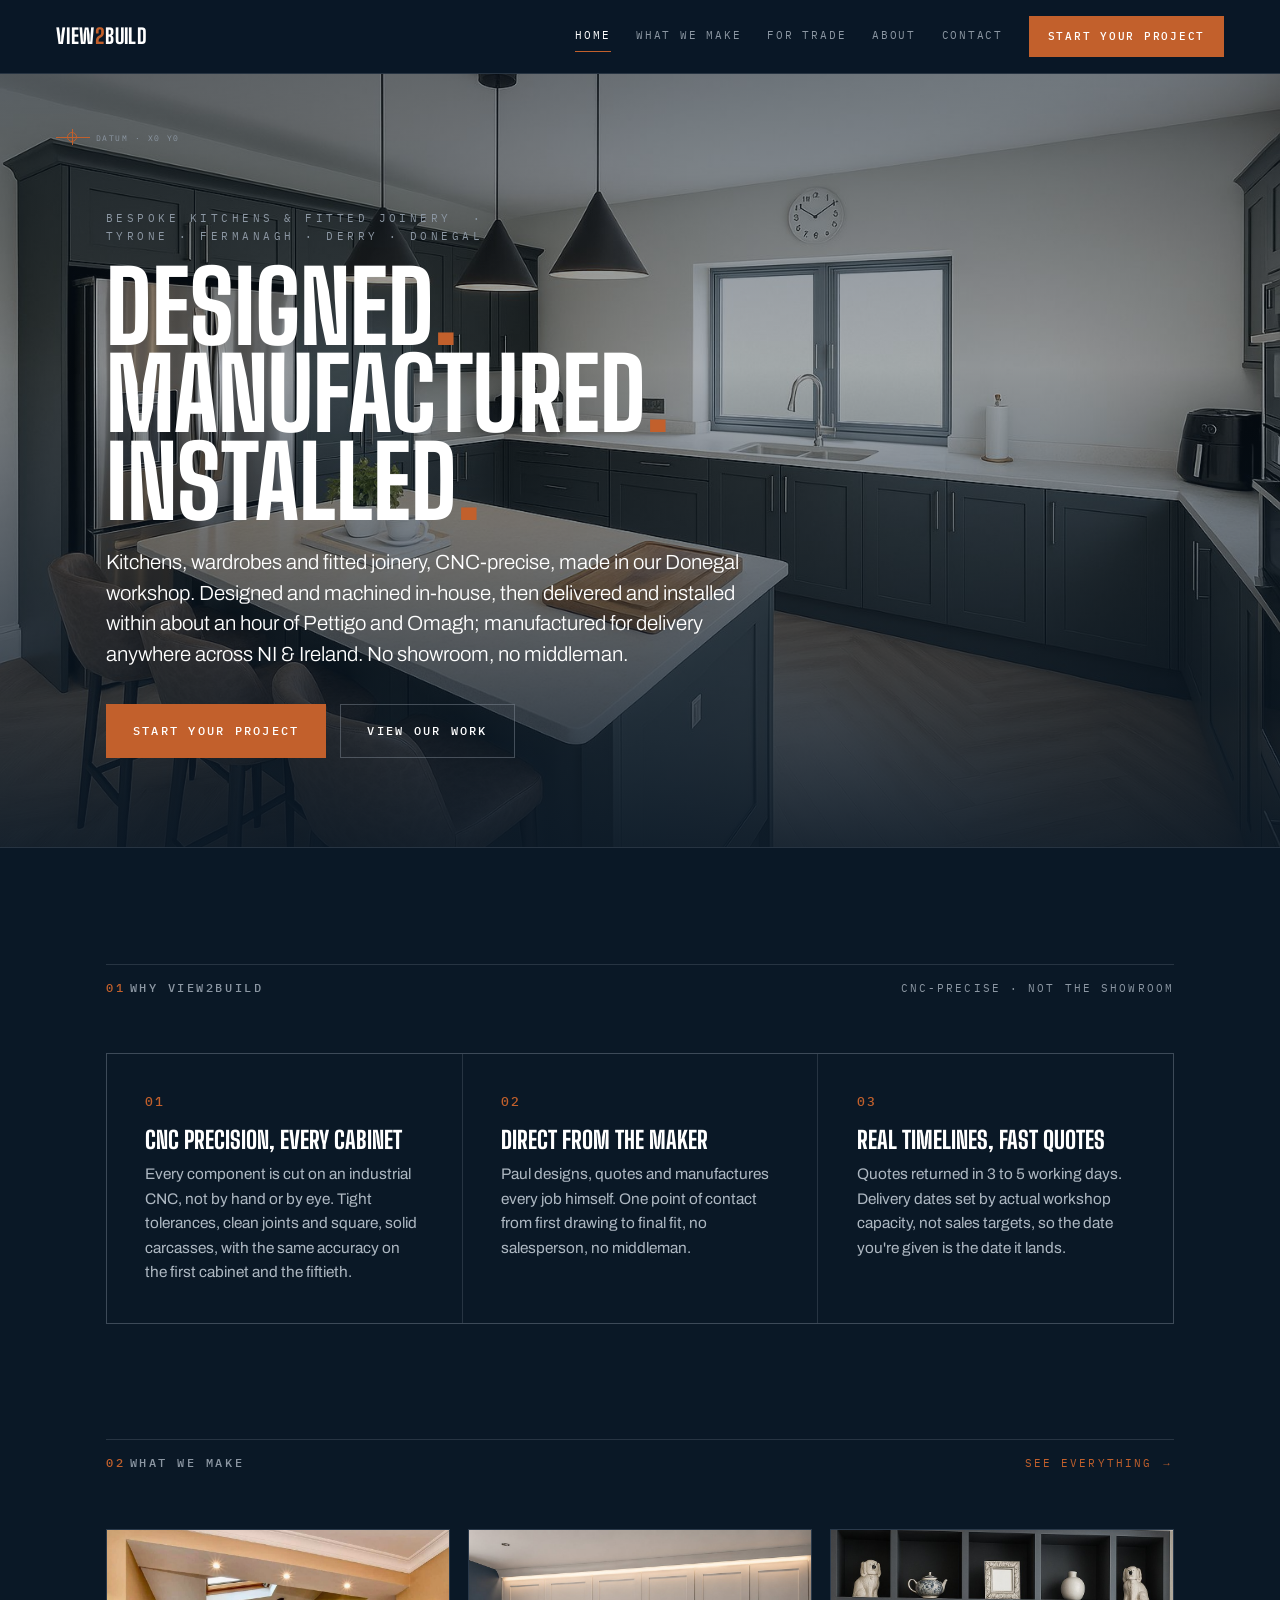
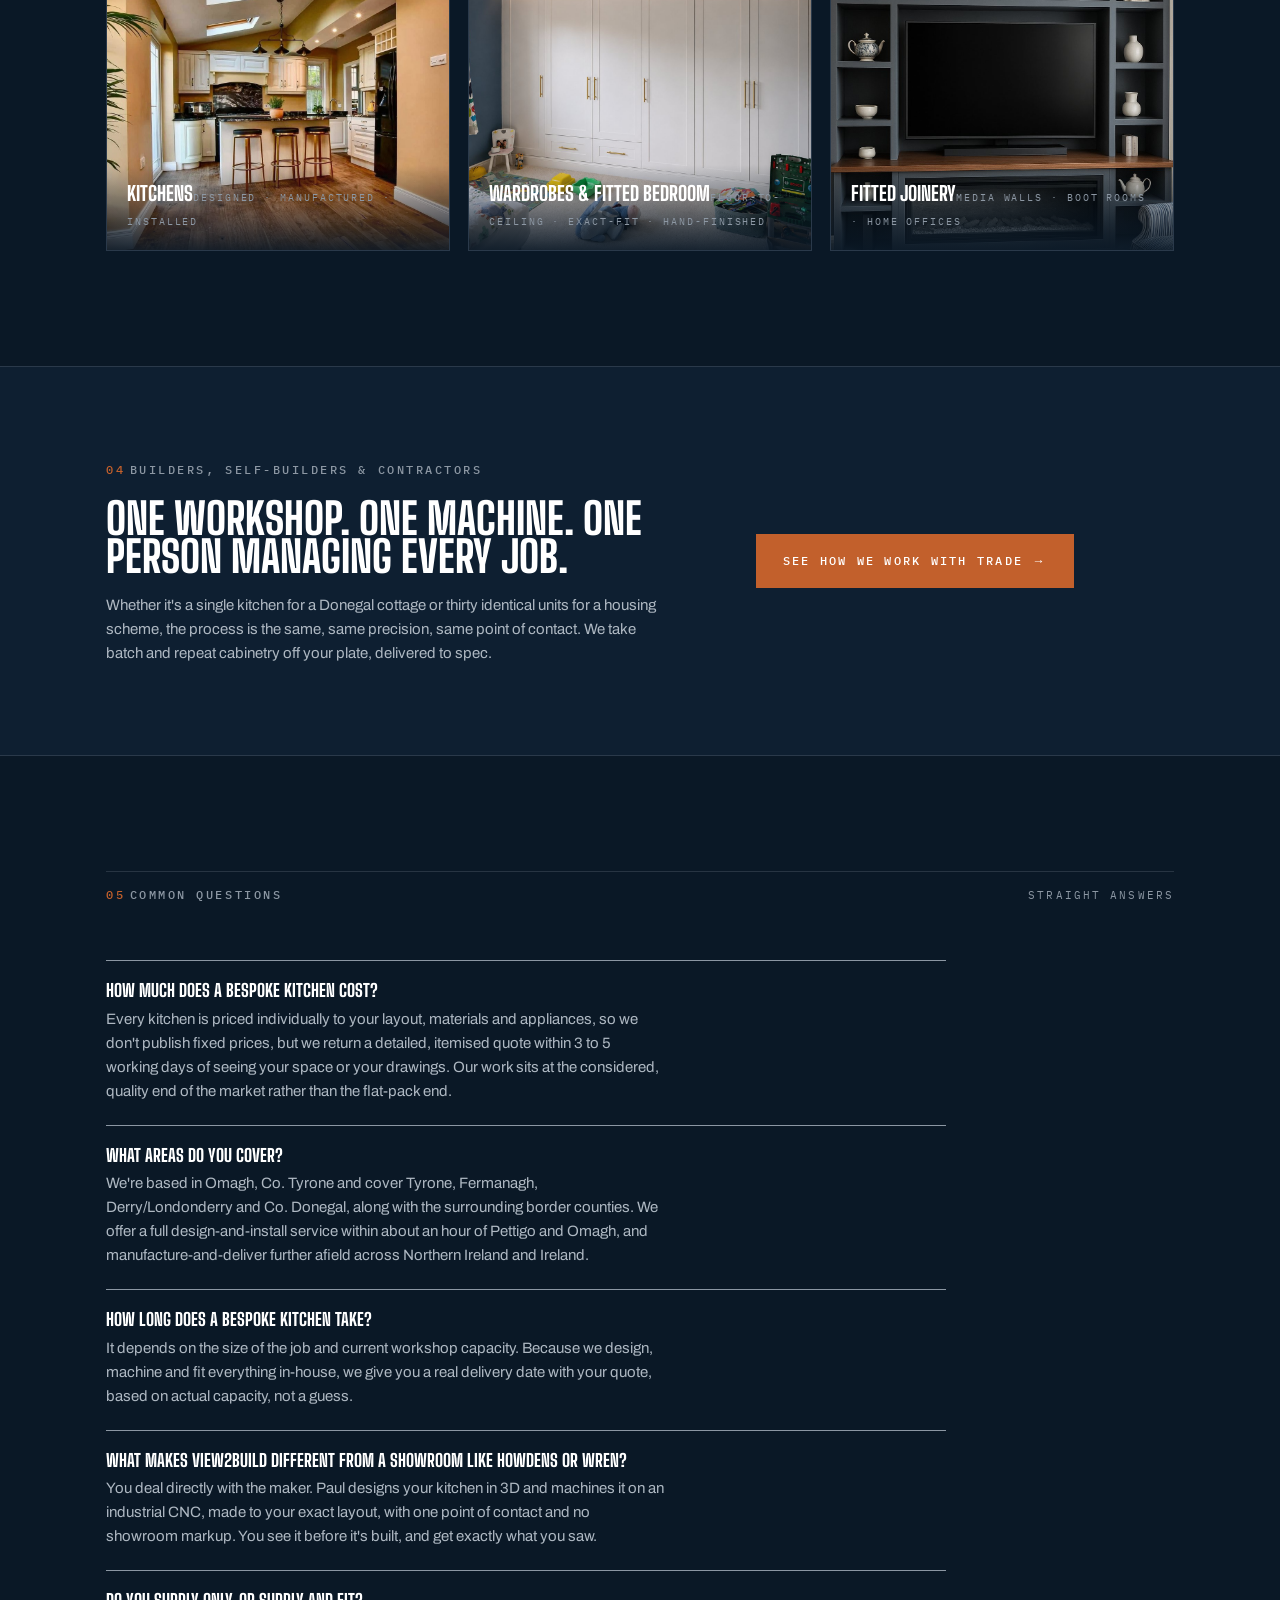
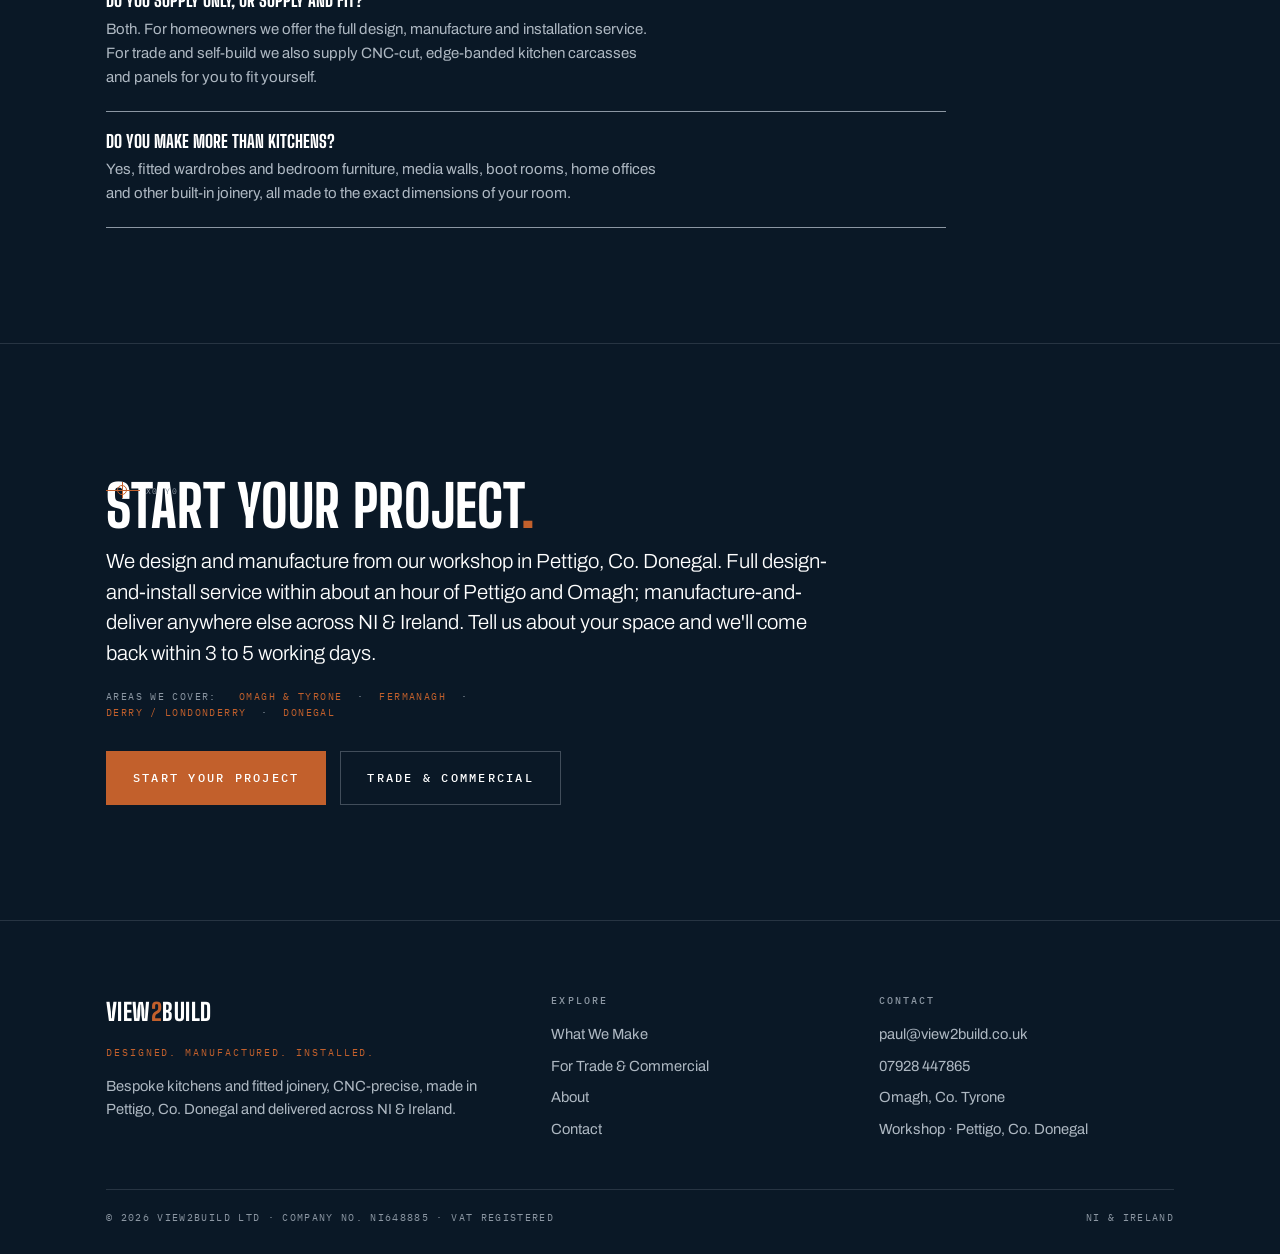
==== commit be41a1ea: "Add files via upload" ====
--- a/index.html
+++ b/index.html
@@ -45,9 +45,7 @@
 </section> <!-- PILLARS -->
 <section> <div class="wrap"> <div class="sechead"> <span class="label"><span class="n">01</span>Why View2Build</span> <span class="meta">CNC-precise · not the showroom</span> </div> <div class="pillars"> <div class="pillar"> <div class="n">01</div> <h3>CNC precision, every cabinet</h3> <p>Every component is cut on an industrial CNC, not by hand or by eye. Tight tolerances, clean joints and square, solid carcasses, with the same accuracy on the first cabinet and the fiftieth.</p> </div> <div class="pillar"> <div class="n">02</div> <h3>Direct from the maker</h3> <p>Paul designs, quotes and manufactures every job himself. One point of contact from first drawing to final fit, no salesperson, no middleman.</p> </div> <div class="pillar"> <div class="n">03</div> <h3>Real timelines, fast quotes</h3> <p>Quotes returned in 3 to 5 working days. Delivery dates set by actual workshop capacity, not sales targets, so the date you're given is the date it lands.</p> </div> </div> </div>
 </section> <!-- WHAT WE MAKE -->
-<section style="padding-top:0;"> <div class="wrap"> <div class="sechead"> <span class="label"><span class="n">02</span>What we make</span> <span class="meta"><a href="what-we-make.html" style="color:var(--copper);">See everything &rarr;</a></span> </div> <div class="tiles"> <a class="tile" href="what-we-make.html#kitchens"> <img src="images/kitchen-aghyaran-1.jpg" alt="Bespoke shaker kitchen with island and range cooker"> <span class="cap"><span class="k">Kitchens</span><span class="s">Designed · manufactured · installed</span></span> </a> <a class="tile" href="what-we-make.html#wardrobes"> <img src="images/wardrobe.jpg" alt="Bespoke white shaker fitted wardrobes"> <span class="cap"><span class="k">Wardrobes &amp; Fitted Bedroom</span><span class="s">Floor-to-ceiling · exact-fit · hand-finished</span></span> </a> <a class="tile" href="what-we-make.html#joinery"> <img src="images/media-wall.jpg" alt="Bespoke navy media wall with shelving and inset fire"> <span class="cap"><span class="k">Fitted Joinery</span><span class="s">Media walls · boot rooms · home offices</span></span> </a> </div> </div>
-</section> <!-- FEATURED WORK / GALLERY -->
-<section style="padding-top:0;"> <div class="wrap"> <div class="sechead"> <span class="label"><span class="n">03</span>Recent work</span> <span class="meta">Real kitchens · real homes</span> </div> <div class="gallery"> <div class="g big"><img src="images/kitchen-pettigo.jpg" alt="Dark green bespoke shaker kitchen, Co. Donegal"></div> <div class="g tall"><img src="images/kitchen-aghyaran-2.jpg" alt="Grey and white shaker kitchen with island"></div> <div class="g half"><img src="images/kitchen-belfast.jpg" alt="Traditional cream kitchen with curved doors, Belfast"></div> <div class="g half"><img src="images/kitchen-aghyaran-3.jpg" alt="Open-plan shaker kitchen with seating"></div> </div> </div>
+<section style="padding-top:0;"> <div class="wrap"> <div class="sechead"> <span class="label"><span class="n">02</span>What we make</span> <span class="meta"><a href="what-we-make.html" style="color:var(--copper);">See everything &rarr;</a></span> </div> <div class="tiles"> <a class="tile" href="what-we-make.html#kitchens"> <img src="images/kitchen-belfast.jpg" alt="Bespoke cream shaker kitchen with curved doors"> <span class="cap"><span class="k">Kitchens</span><span class="s">Designed · manufactured · installed</span></span> </a> <a class="tile" href="what-we-make.html#wardrobes"> <img src="images/wardrobe.jpg" alt="Bespoke white shaker fitted wardrobes"> <span class="cap"><span class="k">Wardrobes &amp; Fitted Bedroom</span><span class="s">Floor-to-ceiling · exact-fit · hand-finished</span></span> </a> <a class="tile" href="what-we-make.html#joinery"> <img src="images/media-wall.jpg" alt="Bespoke navy media wall with shelving and inset fire"> <span class="cap"><span class="k">Fitted Joinery</span><span class="s">Media walls · boot rooms · home offices</span></span> </a> </div> </div>
 </section> <!-- BRIDGE / TRADE DOOR -->
 <section class="band" style="padding:0;"> <div class="wrap" style="padding-top:clamp(48px,7vw,90px);padding-bottom:clamp(48px,7vw,90px);"> <div class="inner"> <div> <span class="label"><span class="n">04</span>Builders, self-builders &amp; contractors</span> <h2 style="font-size:clamp(1.7rem,3.4vw,2.8rem);margin:18px 0;">One workshop. One machine. One person managing every job.</h2> <p>Whether it's a single kitchen for a Donegal cottage or thirty identical units for a housing scheme, the process is the same, same precision, same point of contact. We take batch and repeat cabinetry off your plate, delivered to spec.</p> </div> <div class="btns"> <a class="btn fill" href="for-trade.html">See how we work with trade &rarr;</a> </div> </div> </div>
 </section> <!-- FAQ -->
